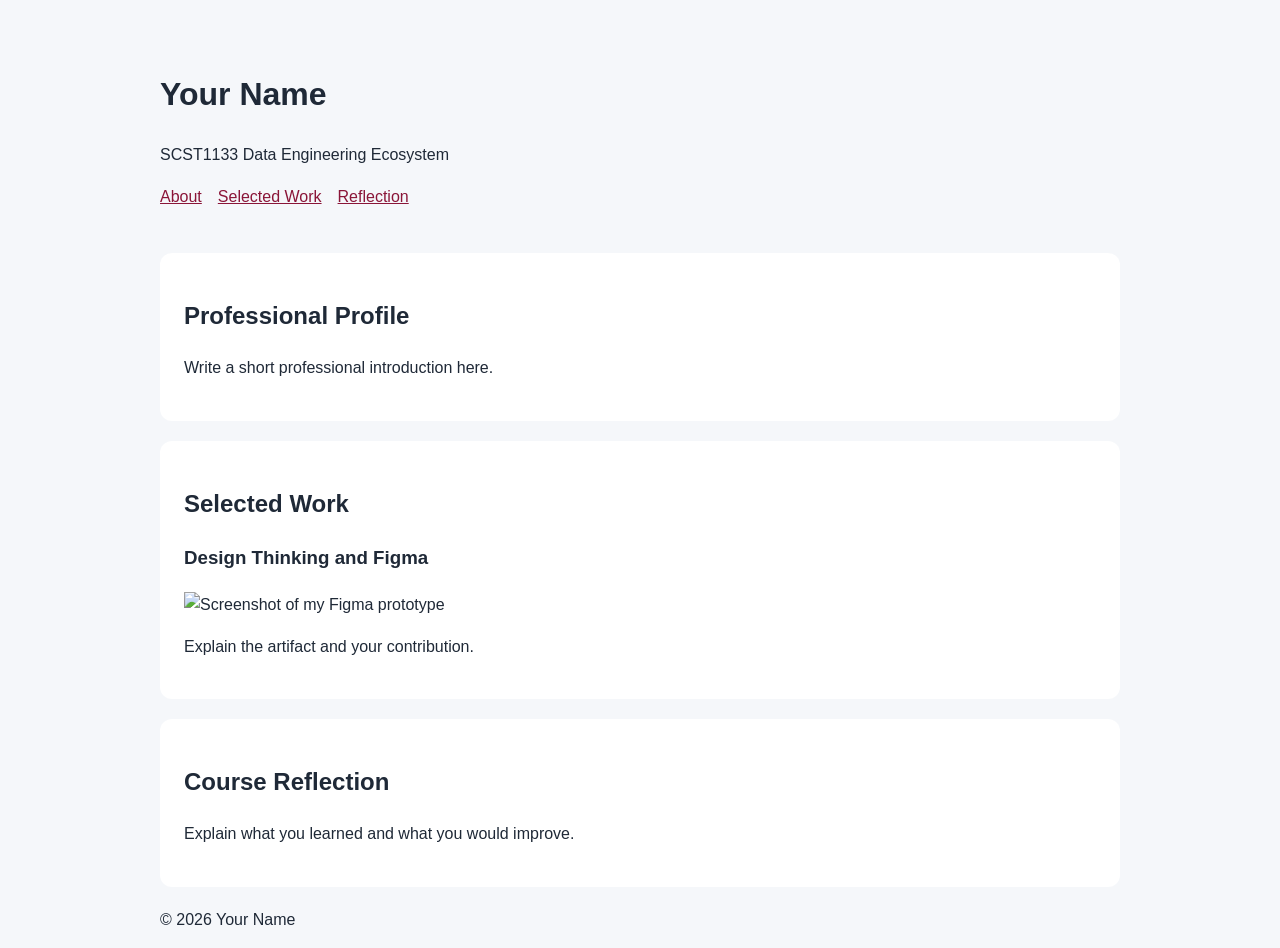
==== index.html @ 328bb14f "Add files via upload" ====
<!DOCTYPE html>
<html lang="en">
<head>
  <meta charset="UTF-8">
  <meta name="viewport" content="width=device-width, initial-scale=1.0">
  <title>My SCST1133 E-Portfolio</title>
  <link rel="stylesheet" href="style.css">
</head>
<body>
  <header>
    <h1>Your Name</h1>
    <p>SCST1133 Data Engineering Ecosystem</p>
    <nav>
      <a href="#about">About</a>
      <a href="#work">Selected Work</a>
      <a href="#reflection">Reflection</a>
    </nav>
  </header>

  <main>
    <section id="about">
      <h2>Professional Profile</h2>
      <p>Write a short professional introduction here.</p>
    </section>

    <section id="work">
      <h2>Selected Work</h2>
      <article>
        <h3>Design Thinking and Figma</h3>
        <img src="images/project-screenshot.png"
             alt="Screenshot of my Figma prototype">
        <p>Explain the artifact and your contribution.</p>
      </article>
    </section>

    <section id="reflection">
      <h2>Course Reflection</h2>
      <p>Explain what you learned and what you would improve.</p>
    </section>
  </main>

  <footer><p>© 2026 Your Name</p></footer>
</body>
</html>
---- style.css ----
* { box-sizing: border-box; }
body {
  margin: 0;
  color: #1f2937;
  background: #f5f7fa;
  font-family: Arial, sans-serif;
  line-height: 1.6;
}
header, main, footer {
  width: min(960px, 92%);
  margin: auto;
}
header { padding: 48px 0 24px; }
nav { display: flex; flex-wrap: wrap; gap: 16px; }
section {
  margin: 20px 0;
  padding: 24px;
  background: white;
  border-radius: 12px;
}
img { max-width: 100%; height: auto; }
a { color: #8a1538; }
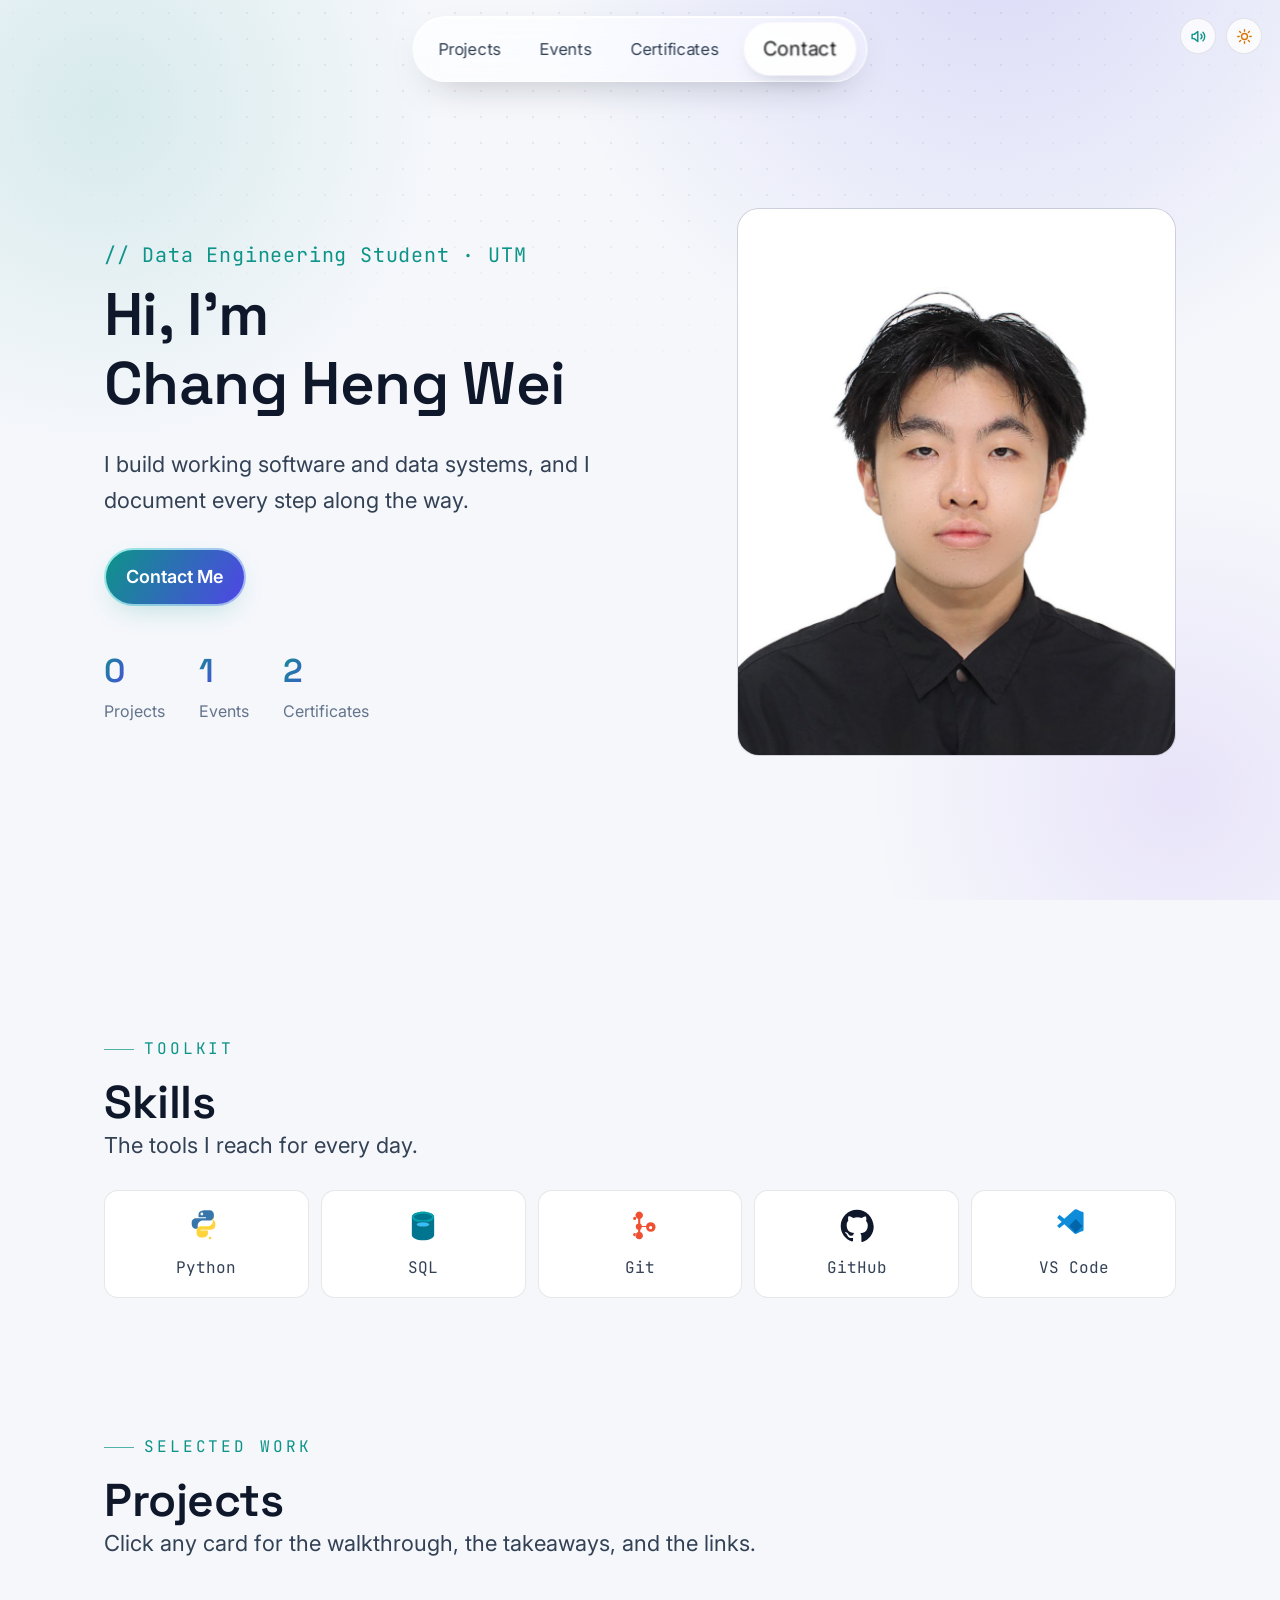
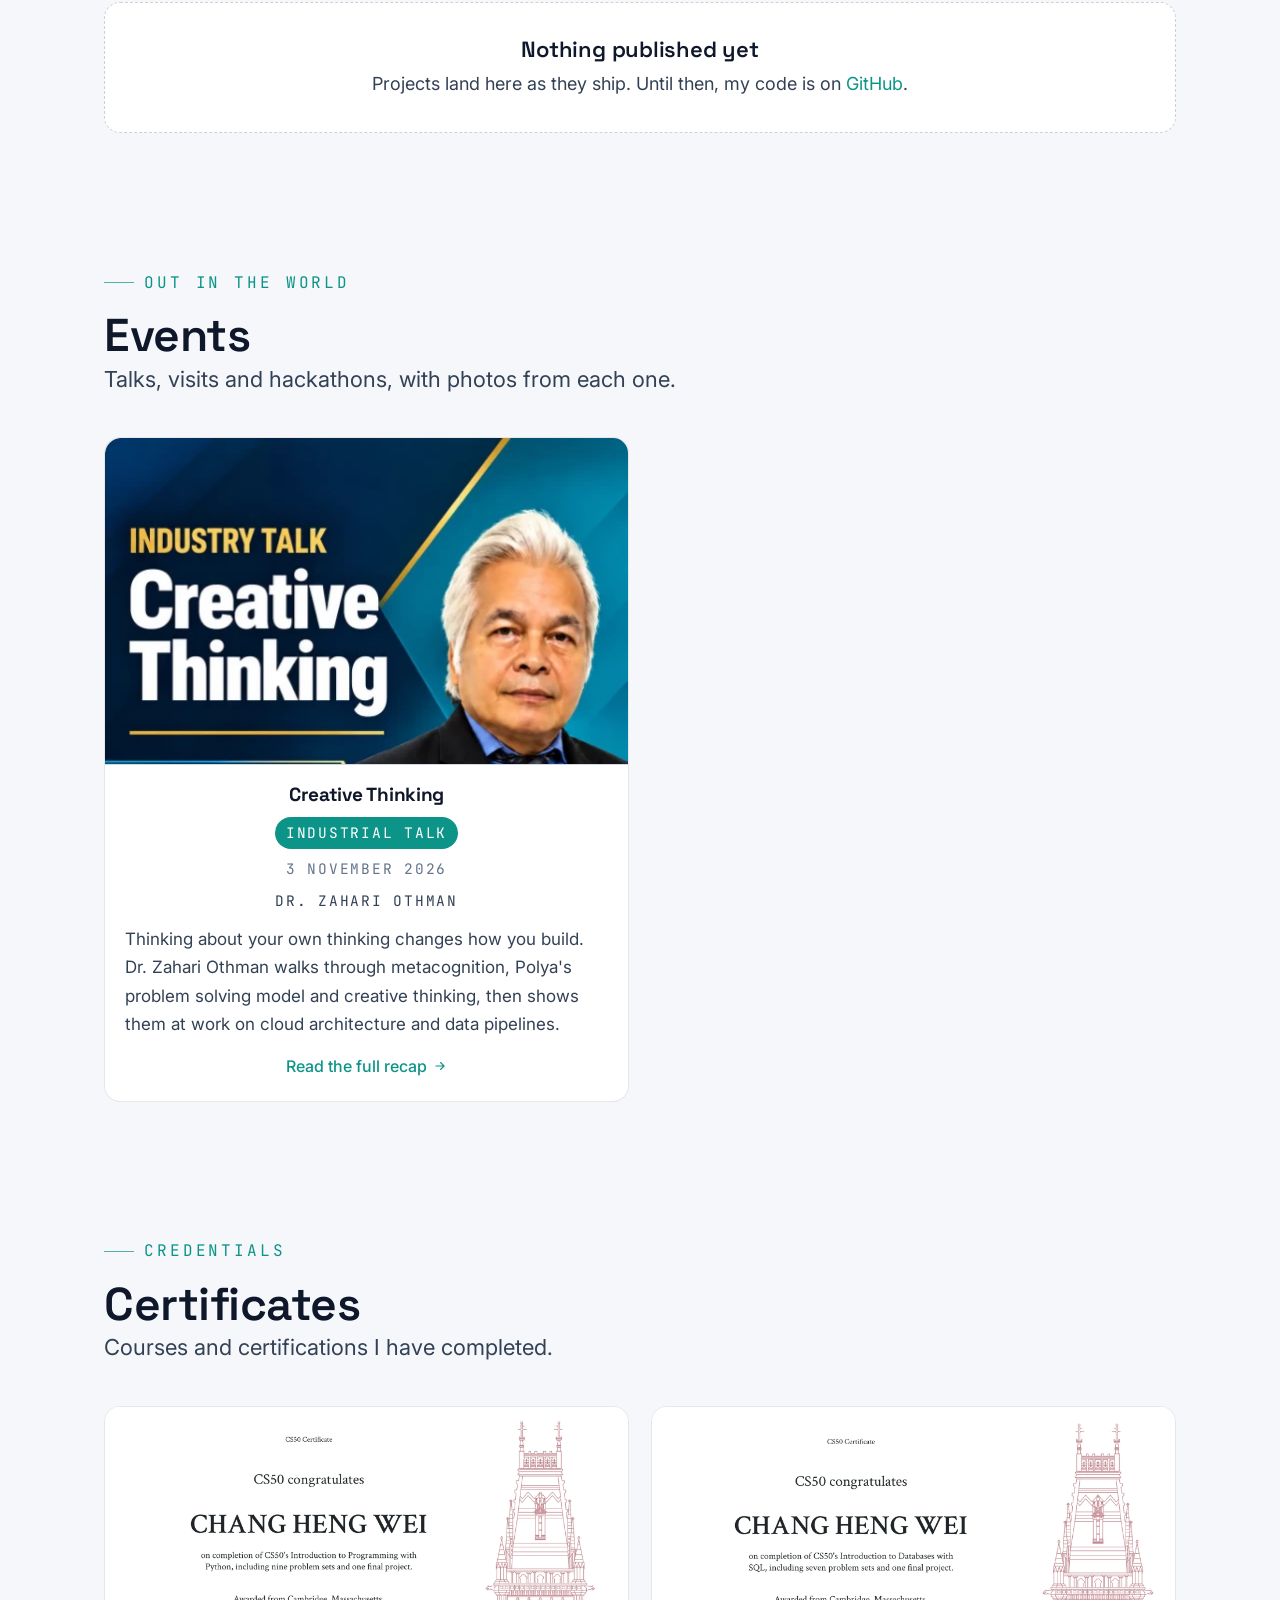
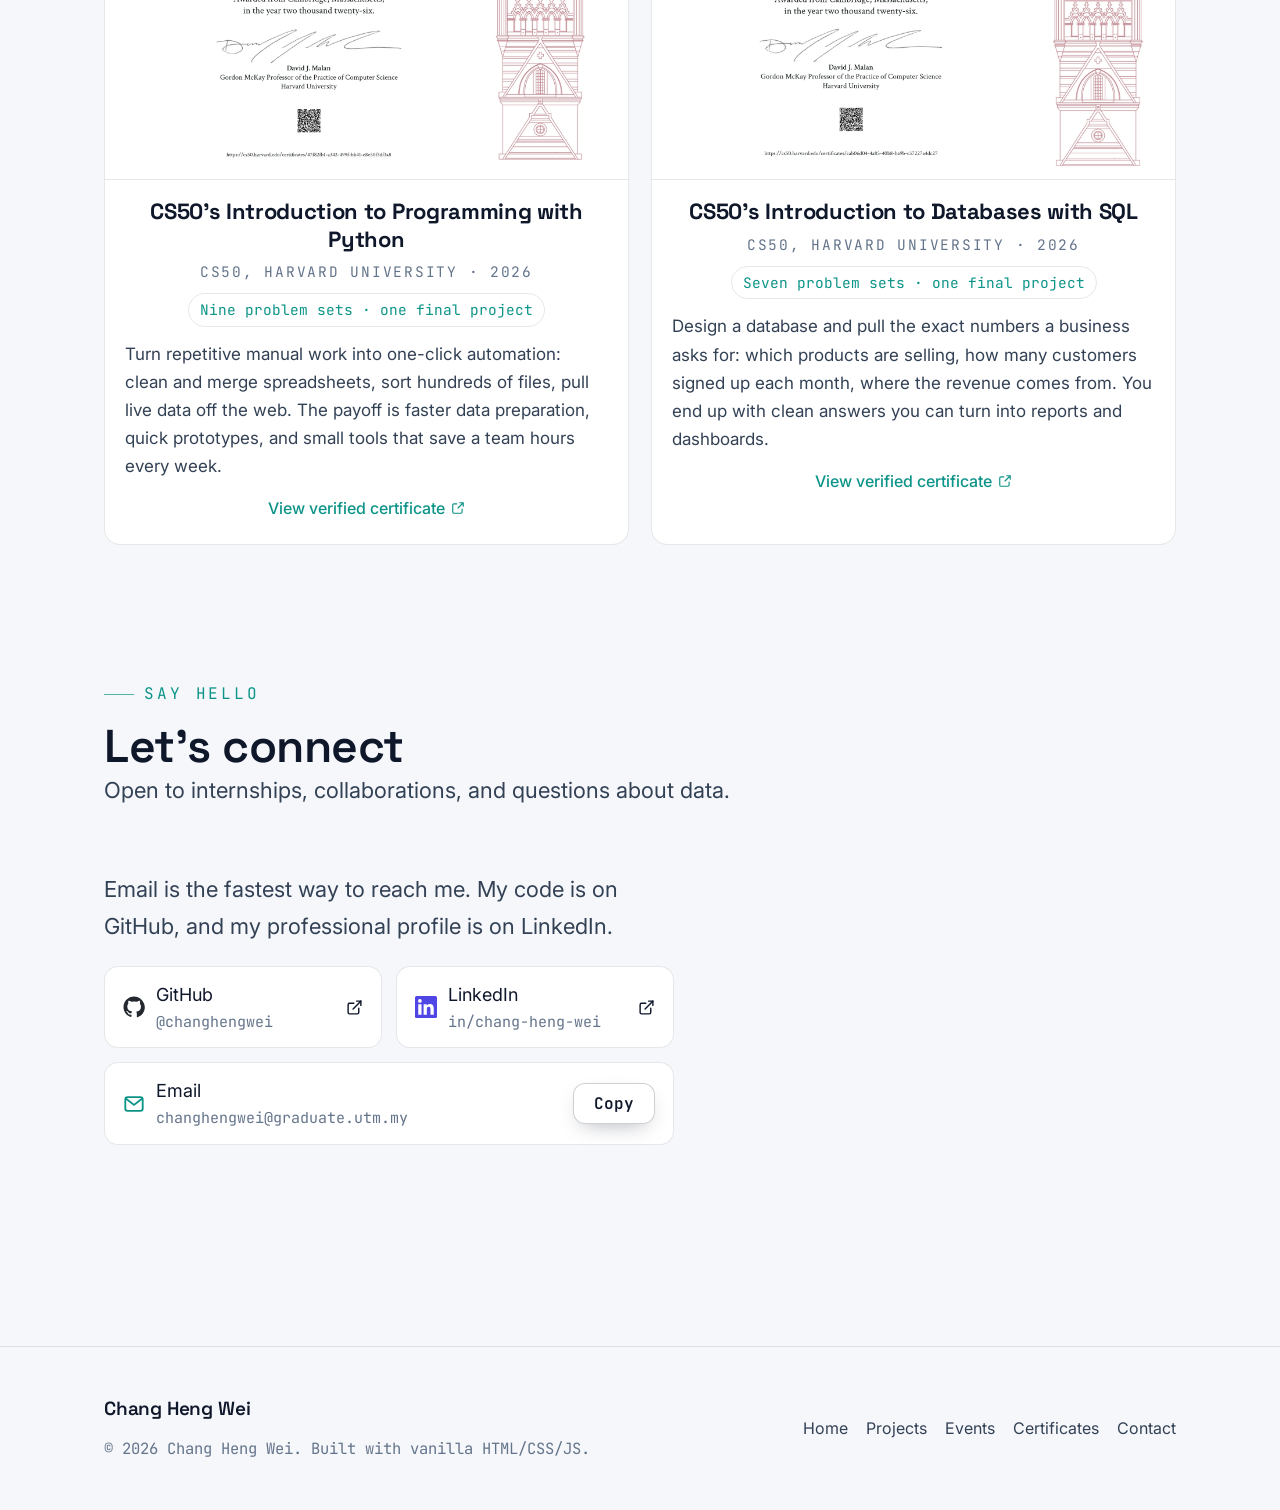
==== commit f2dd55be: "Add files via upload" ====
--- a/index.html
+++ b/index.html
@@ -1,44 +1,286 @@
-<!DOCTYPE html>
-<html lang="en">
-<head>
-  <meta charset="UTF-8">
-  <meta name="viewport" content="width=device-width, initial-scale=1.0">
-  <title>My SCST1133 E-Portfolio</title>
-  <link rel="stylesheet" href="style.css">
-</head>
-<body>
-  <header>
-    <h1>Your Name</h1>
-    <p>SCST1133 Data Engineering Ecosystem</p>
-    <nav>
-      <a href="#about">About</a>
-      <a href="#work">Selected Work</a>
-      <a href="#reflection">Reflection</a>
-    </nav>
-  </header>
-
-  <main>
-    <section id="about">
-      <h2>Professional Profile</h2>
-      <p>Write a short professional introduction here.</p>
-    </section>
-
-    <section id="work">
-      <h2>Selected Work</h2>
-      <article>
-        <h3>Design Thinking and Figma</h3>
-        <img src="images/project-screenshot.png"
-             alt="Screenshot of my Figma prototype">
-        <p>Explain the artifact and your contribution.</p>
-      </article>
-    </section>
-
-    <section id="reflection">
-      <h2>Course Reflection</h2>
-      <p>Explain what you learned and what you would improve.</p>
-    </section>
-  </main>
-
-  <footer><p>© 2026 Your Name</p></footer>
-</body>
-</html>+<!DOCTYPE html>
+<html lang="en" data-theme="light">
+<head>
+  <meta charset="UTF-8" />
+  <meta name="viewport" content="width=device-width, initial-scale=1.0" />
+  <title>Chang Heng Wei — E-Portfolio</title>
+  <meta name="description" content="Chang Heng Wei — Data Engineering student portfolio: projects, events, certificates and contact." />
+
+  <meta property="og:title" content="Chang Heng Wei — E-Portfolio" />
+  <meta property="og:description" content="Projects, events, certificates & contact of a Data Engineering student." />
+  <meta property="og:type" content="website" />
+
+  <link rel="preconnect" href="https://fonts.googleapis.com" />
+  <link rel="preconnect" href="https://fonts.gstatic.com" crossorigin />
+  <link href="https://fonts.googleapis.com/css2?family=Inter:wght@400;500;600;700&family=Space+Grotesk:wght@500;600;700&family=JetBrains+Mono:wght@400;500&display=swap" rel="stylesheet" />
+  <link rel="stylesheet" href="assets/css/style.css" />
+  <link rel="icon" href="assets/img/favicon.svg" type="image/svg+xml" />
+
+  <!-- Light on the first visit; a saved dark choice still wins. -->
+  <script>
+    (function () {
+      try {
+        var t = localStorage.getItem("chw-theme");
+        document.documentElement.setAttribute("data-theme", t === "dark" ? "dark" : "light");
+      } catch (e) {}
+    })();
+  </script>
+</head>
+<body>
+  <div class="bg-fx" aria-hidden="true"></div>
+
+  <!-- Top-right controls: music and theme -->
+  <div class="top-controls">
+    <button class="music-toggle" id="music-toggle" type="button" aria-pressed="true" aria-label="Music on. Click to turn off" title="Turn music off">
+      <svg class="mt-on" viewBox="0 0 24 24" fill="none" stroke="currentColor" stroke-width="2" stroke-linecap="round" stroke-linejoin="round"><path d="M11 5 6 9H3v6h3l5 4V5z"/><path d="M15.4 8.8a4.6 4.6 0 0 1 0 6.4"/><path d="M18.3 6a8.5 8.5 0 0 1 0 12"/></svg>
+      <svg class="mt-off" viewBox="0 0 24 24" fill="none" stroke="currentColor" stroke-width="2" stroke-linecap="round" stroke-linejoin="round"><path d="M11 5 6 9H3v6h3l5 4V5z"/><path d="m16 9 5 6M21 9l-5 6"/></svg>
+    </button>
+
+    <button class="theme-switch" id="theme-toggle" type="button" role="switch" aria-checked="false" aria-label="Dark mode off. Click to switch to dark mode" title="Switch to dark mode">
+      <svg class="tt-sun" viewBox="0 0 24 24" fill="none" stroke="currentColor" stroke-width="2" stroke-linecap="round"><circle cx="12" cy="12" r="4.2"/><path d="M12 2.5v2M12 19.5v2M2.5 12h2M19.5 12h2M5.1 5.1l1.4 1.4M17.5 17.5l1.4 1.4M18.9 5.1l-1.4 1.4M6.5 17.5l-1.4 1.4"/></svg>
+      <svg class="tt-moon" viewBox="0 0 24 24" fill="none" stroke="currentColor" stroke-width="2" stroke-linecap="round" stroke-linejoin="round"><path d="M20.5 14.6A8.5 8.5 0 1 1 9.4 3.5a6.8 6.8 0 0 0 11.1 11.1z"/></svg>
+    </button>
+  </div>
+
+  <!-- Navbar -->
+  <nav class="nav" aria-label="Primary">
+    <div class="nav-links">
+      <a data-anchor="projects">Projects</a>
+      <a data-anchor="events">Events</a>
+      <a data-anchor="certificates">Certificates</a>
+      <a data-anchor="contact">Contact</a>
+    </div>
+  </nav>
+
+  <!-- Hero -->
+  <header class="hero" id="home">
+    <div class="wrap hero-grid">
+      <div class="reveal">
+        <div class="role">// Data Engineering Student · UTM</div>
+        <h1>Hi, I'm<br /><span class="grad-text name">Chang Heng Wei</span></h1>
+        <p class="lead">
+          I build working software and data systems, and I document every step along the way.
+        </p>
+        <div class="hero-actions">
+          <a class="glow" href="#contact"><span class="btn btn-primary">Contact Me</span></a>
+        </div>
+        <div class="stats">
+          <div class="stat"><div class="n grad-text" id="proj-count">0</div><div class="l">Projects</div></div>
+          <div class="stat"><div class="n grad-text" id="event-count">0</div><div class="l">Events</div></div>
+          <div class="stat"><div class="n grad-text" id="cert-count">0</div><div class="l">Certificates</div></div>
+        </div>
+      </div>
+
+      <div class="reveal">
+        <div class="portrait">
+          <img src="assets/img/profile.jpg" alt="Portrait of Chang Heng Wei" />
+        </div>
+      </div>
+    </div>
+  </header>
+
+  <!-- Skills section -->
+  <section id="skills">
+    <div class="wrap">
+      <div class="sec-head reveal">
+        <div>
+          <span class="eyebrow">Toolkit</span>
+          <h2 class="h2">Skills</h2>
+          <p class="lead">The tools I reach for every day.</p>
+        </div>
+      </div>
+
+      <div class="skills-row reveal">
+        <!-- Python -->
+        <div class="skill">
+          <span class="skill-ico">
+            <svg viewBox="0 0 32 32" role="img" aria-label="Python">
+              <path fill="#3776AB" d="M15.9 1.2c-3.9 0-6.9 1-6.9 3.9v2.7h7v.8H6.6c-2.2 0-4.1 1.3-4.1 4.8 0 3.6 1.9 5.2 4.1 5.2h1.6v-3c0-2.6 2.2-4.8 4.7-4.8h6.8c2.1 0 3.7-1.7 3.7-3.8V5.1c0-2-1.8-3.9-3.7-3.9h-2.2zm-3.8 2.2a1.3 1.3 0 1 1 0 2.6 1.3 1.3 0 0 1 0-2.6z"/>
+              <path fill="#FFD43B" d="M24.1 8.5h-1.7v3c0 2.6-2.2 4.8-4.7 4.8h-6.8c-2.1 0-3.7 1.7-3.7 3.8v2.9c0 2 1.8 3.9 3.7 3.9 3.9 0 6.9-1 6.9-3.9v-2.7h-7v-.8h9.9c2.2 0 4.1-1.3 4.1-4.8 0-3.6-1.9-5.2-4.1-5.2h-.6zm-4.2 20.1a1.3 1.3 0 1 1 0-2.6 1.3 1.3 0 0 1 0 2.6z"/>
+            </svg>
+          </span>
+          <span class="skill-name">Python</span>
+        </div>
+
+        <!-- SQL -->
+        <div class="skill">
+          <span class="skill-ico">
+            <svg viewBox="0 0 32 32" role="img" aria-label="SQL">
+              <path fill="#00758F" d="M16 2.5c-5.8 0-10.5 2.2-10.5 5v17c0 2.8 4.7 5 10.5 5s10.5-2.2 10.5-5v-17c0-2.8-4.7-5-10.5-5z"/>
+              <path fill="#00A3AD" d="M16 2.5c-5.8 0-10.5 2.2-10.5 5 0 2.8 4.7 5 10.5 5s10.5-2.2 10.5-5c0-2.8-4.7-5-10.5-5zm0 2c4.9 0 8.5 1.6 8.5 3s-3.6 3-8.5 3-8.5-1.6-8.5-3 3.6-3 8.5-3z"/>
+              <ellipse cx="16" cy="14.5" rx="8.5" ry="3" fill="#0B7285"/>
+              <ellipse cx="16" cy="14.5" rx="6" ry="2" fill="#38BDF8"/>
+            </svg>
+          </span>
+          <span class="skill-name">SQL</span>
+        </div>
+
+        <!-- Git -->
+        <div class="skill">
+          <span class="skill-ico">
+            <svg viewBox="0 0 32 32" role="img" aria-label="Git">
+              <path fill="#F05032" d="M26 12.5a4.5 4.5 0 0 0-4.34 3.53h-3.9a3 3 0 0 0-1.5-2.46V9.3a3.5 3.5 0 1 0-2 0v4.27a3 3 0 0 0 0 5.86v2.3a3.5 3.5 0 1 0 2 0v-2.3a3 3 0 0 0 1.5-2.46h3.9A4.5 4.5 0 1 0 26 12.5zM11 7.4a1.5 1.5 0 1 1 0 3 1.5 1.5 0 0 1 0-3zm0 15.2a1.5 1.5 0 1 1 0 3 1.5 1.5 0 0 1 0-3zm15-6.5a1.5 1.5 0 1 1 0 3 1.5 1.5 0 0 1 0-3z"/>
+            </svg>
+          </span>
+          <span class="skill-name">Git</span>
+        </div>
+
+        <!-- GitHub -->
+        <div class="skill">
+          <span class="skill-ico">
+            <svg viewBox="0 0 24 24" role="img" aria-label="GitHub">
+              <path fill="currentColor" d="M12 .5C5.7.5.5 5.7.5 12c0 5.1 3.3 9.4 7.9 10.9.6.1.8-.3.8-.6v-2c-3.2.7-3.9-1.5-3.9-1.5-.5-1.3-1.3-1.7-1.3-1.7-1.1-.7.1-.7.1-.7 1.2.1 1.8 1.2 1.8 1.2 1 1.8 2.7 1.3 3.4 1 .1-.8.4-1.3.7-1.6-2.6-.3-5.3-1.3-5.3-5.7 0-1.3.5-2.3 1.2-3.1-.1-.3-.5-1.5.1-3.1 0 0 1-.3 3.3 1.2a11.5 11.5 0 0 1 6 0C17.3 5 18.3 5.3 18.3 5.3c.6 1.6.2 2.8.1 3.1.8.8 1.2 1.8 1.2 3.1 0 4.4-2.7 5.4-5.3 5.7.4.4.8 1.1.8 2.2v3.3c0 .3.2.7.8.6 4.6-1.5 7.9-5.8 7.9-10.9C23.5 5.7 18.3.5 12 .5z"/>
+            </svg>
+          </span>
+          <span class="skill-name">GitHub</span>
+        </div>
+
+        <!-- VS Code -->
+        <div class="skill">
+          <span class="skill-ico">
+            <svg viewBox="0 0 32 32" role="img" aria-label="Visual Studio Code">
+              <path fill="#0F8CD9" d="M23.15 2.587 18.21.302a1.75 1.75 0 0 0-1.84.29l-9.46 8.63-4.13-3.28a.75.75 0 0 0-.98.072L.5 7.7a.75.75 0 0 0 .073.98L4.44 12l-3.867 3.32a.75.75 0 0 0-.073.98l1.296 1.318a.75.75 0 0 0 .98.072l4.13-3.28 9.46 8.63a1.75 1.75 0 0 0 1.84.29l4.942-2.287A1.75 1.75 0 0 0 25 20.05V3.95a1.75 1.75 0 0 0-.55-1.363z"/>
+              <path fill="#0065A9" d="M17.66 9.36 11.4 16l6.26 6.64L24 16z"/>
+            </svg>
+          </span>
+          <span class="skill-name">VS Code</span>
+        </div>
+      </div>
+    </div>
+  </section>
+
+  <!-- Projects section -->
+  <section id="projects">
+    <div class="wrap">
+      <div class="sec-head reveal">
+        <div>
+          <span class="eyebrow">Selected Work</span>
+          <h2 class="h2">Projects</h2>
+          <p class="lead">Click any card for the walkthrough, the takeaways, and the links.</p>
+        </div>
+      </div>
+      <div class="grid grid-3" id="projects-grid"><!-- rendered by app.js --></div>
+    </div>
+  </section>
+
+  <!-- Events section -->
+  <section id="events">
+    <div class="wrap">
+      <div class="sec-head reveal">
+        <div>
+          <span class="eyebrow">Out in the world</span>
+          <h2 class="h2">Events</h2>
+          <p class="lead">Talks, visits and hackathons, with photos from each one.</p>
+        </div>
+      </div>
+      <div class="grid grid-2" id="events-grid"><!-- rendered by app.js --></div>
+    </div>
+  </section>
+
+  <!-- Certificates section -->
+  <section id="certificates">
+    <div class="wrap">
+      <div class="sec-head reveal">
+        <div>
+          <span class="eyebrow">Credentials</span>
+          <h2 class="h2">Certificates</h2>
+          <p class="lead">Courses and certifications I have completed.</p>
+        </div>
+      </div>
+      <div class="grid grid-2" id="certs-grid"><!-- rendered by app.js --></div>
+    </div>
+  </section>
+
+  <!-- Contact section -->
+  <section id="contact">
+    <div class="wrap">
+      <div class="sec-head reveal">
+        <div>
+          <span class="eyebrow">Say hello</span>
+          <h2 class="h2">Let's connect</h2>
+          <p class="lead">Open to internships, collaborations, and questions about data.</p>
+        </div>
+      </div>
+      <div class="contact-grid">
+        <div class="reveal">
+          <p class="lead">
+            Email is the fastest way to reach me. My code is on GitHub, and my professional
+            profile is on LinkedIn.
+          </p>
+          <div class="socials">
+            <!-- GitHub -->
+            <a class="social social-github" href="https://github.com/changhengwei" target="_blank" rel="noopener">
+              <span style="color:var(--gh-ink)"><svg viewBox="0 0 24 24" fill="currentColor" width="22" height="22"><path d="M12 .5C5.7.5.5 5.7.5 12c0 5.1 3.3 9.4 7.9 10.9.6.1.8-.3.8-.6v-2c-3.2.7-3.9-1.5-3.9-1.5-.5-1.3-1.3-1.7-1.3-1.7-1.1-.7.1-.7.1-.7 1.2.1 1.8 1.2 1.8 1.2 1 1.8 2.7 1.3 3.4 1 .1-.8.4-1.3.7-1.6-2.6-.3-5.3-1.3-5.3-5.7 0-1.3.5-2.3 1.2-3.1-.1-.3-.5-1.5.1-3.1 0 0 1-.3 3.3 1.2a11.5 11.5 0 0 1 6 0C17.3 5 18.3 5.3 18.3 5.3c.6 1.6.2 2.8.1 3.1.8.8 1.2 1.8 1.2 3.1 0 4.4-2.7 5.4-5.3 5.7.4.4.8 1.1.8 2.2v3.3c0 .3.2.7.8.6 4.6-1.5 7.9-5.8 7.9-10.9C23.5 5.7 18.3.5 12 .5z"/></svg></span>
+              <span>GitHub<span class="s-sub">@changhengwei</span></span>
+              <span class="social-arrow" aria-hidden="true"><svg viewBox="0 0 24 24" fill="none" stroke="currentColor" stroke-width="2" stroke-linecap="round" stroke-linejoin="round" width="17" height="17"><path d="M18 13v6a2 2 0 0 1-2 2H5a2 2 0 0 1-2-2V8a2 2 0 0 1 2-2h6"/><path d="M15 3h6v6"/><path d="m10 14 11-11"/></svg></span>
+            </a>
+
+            <!-- LinkedIn -->
+            <a class="social social-linkedin" href="https://www.linkedin.com/in/chang-heng-wei-181b88375/" target="_blank" rel="noopener">
+              <span style="color:var(--accent-2)"><svg viewBox="0 0 24 24" fill="currentColor" width="22" height="22"><path d="M20.45 20.45h-3.55v-5.57c0-1.33-.02-3.04-1.85-3.04-1.85 0-2.14 1.45-2.14 2.94v5.67H9.36V9h3.41v1.56h.05c.47-.9 1.64-1.85 3.37-1.85 3.6 0 4.27 2.37 4.27 5.46v6.28zM5.34 7.43a2.06 2.06 0 1 1 0-4.12 2.06 2.06 0 0 1 0 4.12zM7.12 20.45H3.55V9h3.57v11.45zM22.22 0H1.77C.8 0 0 .78 0 1.74v20.5C0 23.2.8 24 1.77 24h20.45c.98 0 1.78-.8 1.78-1.76V1.74C24 .78 23.2 0 22.22 0z"/></svg></span>
+              <span>LinkedIn<span class="s-sub">in/chang-heng-wei</span></span>
+              <span class="social-arrow" aria-hidden="true"><svg viewBox="0 0 24 24" fill="none" stroke="currentColor" stroke-width="2" stroke-linecap="round" stroke-linejoin="round" width="17" height="17"><path d="M18 13v6a2 2 0 0 1-2 2H5a2 2 0 0 1-2-2V8a2 2 0 0 1 2-2h6"/><path d="M15 3h6v6"/><path d="m10 14 11-11"/></svg></span>
+            </a>
+
+            <!-- Email box. No link here; the Copy button copies the address. -->
+            <div class="social social-email">
+              <span style="color:var(--accent)"><svg viewBox="0 0 24 24" fill="none" stroke="currentColor" stroke-width="2" width="22" height="22"><rect x="2.5" y="4.5" width="19" height="15" rx="2.5"/><path d="m3 6 9 7 9-7"/></svg></span>
+              <span class="s-text">Email<span class="s-sub">changhengwei@<wbr>graduate.utm.my</span></span>
+              <button class="copy-btn" type="button" data-copy="changhengwei@graduate.utm.my" aria-label="Copy email address changhengwei@graduate.utm.my">Copy</button>
+              <span class="sr-only" role="status" aria-live="polite" id="copy-status"></span>
+            </div>
+          </div>
+        </div>
+        <div class="reveal">
+          <div class="mailbox-stage">
+            <canvas id="mailbox-canvas" class="mailbox-canvas" role="img" aria-label="Animated mailbox illustration"></canvas>
+          </div>
+        </div>
+      </div>
+    </div>
+  </section>
+
+  <!-- Footer -->
+  <footer>
+    <div class="wrap foot">
+      <div>
+        <div class="brand" style="margin-bottom:8px">Chang Heng Wei</div>
+        <small>© <span id="year">2026</span> Chang Heng Wei. Built with vanilla HTML/CSS/JS.</small>
+      </div>
+      <div style="display:flex;gap:18px;flex-wrap:wrap">
+        <a href="index.html">Home</a>
+        <a href="index.html#projects">Projects</a>
+        <a href="index.html#events">Events</a>
+        <a href="index.html#certificates">Certificates</a>
+        <a href="index.html#contact">Contact</a>
+      </div>
+    </div>
+  </footer>
+
+  <!-- Background music. Loops quietly; the button above turns it on and off. -->
+  <audio id="bg-music" src="assets/audio/background-music.mp3" loop preload="auto"></audio>
+
+  <!-- Scripts -->
+  <script src="assets/js/data/projects.js"></script>
+  <script src="assets/js/data/events.js"></script>
+  <script src="assets/js/data/certificates.js"></script>
+  <script src="assets/js/app.js"></script>
+
+  <!-- No smooth-scroll library loaded. -->
+  <script src="https://cdnjs.cloudflare.com/ajax/libs/gsap/3.12.5/gsap.min.js"></script>
+  <script>
+    (function () {
+      if (window.gsap && window.ScrollTrigger) {
+        try {
+          gsap.registerPlugin(ScrollTrigger);
+          gsap.to(".portrait", { yPercent: -8, ease: "none",
+            scrollTrigger: { trigger: ".hero", start: "top top", end: "bottom top", scrub: true } });
+        } catch (e) {}
+      }
+    })();
+  </script>
+
+  <!-- fun-isometric animated mailbox (Contact section) -->
+  <script type="module" src="assets/js/fun/fun-bundle.js"></script>
+</body>
+</html>
--- a/assets/css/style.css
+++ b/assets/css/style.css
@@ -0,0 +1,794 @@
+/* style.css
+   Colours, type and component styles for the whole site. No build step.
+   Light is the default; [data-theme="dark"] switches to dark.
+   Colours live in variables so a change applies to both themes. */
+
+/* Dark theme (opt-in) */
+:root,
+:root[data-theme="dark"] {
+  --bg: #0b0f1a;
+  --bg-2: #0e1422;
+  --surface: rgba(255, 255, 255, 0.035);
+  --surface-2: rgba(255, 255, 255, 0.06);
+  --border: rgba(255, 255, 255, 0.09);
+  --border-strong: rgba(255, 255, 255, 0.16);
+
+  --text: #e7edf5;
+  --text-soft: #b6c2d2;
+  --text-mute: #7e8aa0;
+
+  --accent: #5eead4;
+  --accent-2: #818cf8;
+  --accent-3: #c084fc;
+  --on-accent: #06121a;
+
+  --grad: linear-gradient(120deg, #5eead4 0%, #818cf8 55%, #c084fc 100%);
+  --grad-soft: linear-gradient(120deg, rgba(94, 234, 212, .18), rgba(129, 140, 248, .18));
+  --grad-text: linear-gradient(120deg, #5eead4 0%, #818cf8 55%, #c084fc 100%);
+  --on-grad: #06121a;
+
+  --nav-bg: rgba(13, 18, 30, 0.62);
+  --nav-glass: linear-gradient(135deg, rgba(255, 255, 255, 0.16), rgba(255, 255, 255, 0.05));
+  --nav-glass-border: rgba(255, 255, 255, 0.18);
+  --nav-glass-shadow: 0 16px 44px -20px rgba(0, 0, 0, 0.85), inset 0 1px 0 rgba(255, 255, 255, 0.16);
+  --nav-active: rgba(255, 255, 255, 0.92);
+  --nav-hover: rgba(255, 255, 255, 0.12);
+  --dots: rgba(255, 255, 255, 0.05);
+  --scrim: rgba(11, 15, 26, 0.65);
+  --spot: rgba(129, 140, 248, 0.16);
+  --glow-1: rgba(129, 140, 248, 0.16);
+  --glow-2: rgba(94, 234, 212, 0.12);
+  --glow-3: rgba(192, 132, 252, 0.10);
+  --btn-glow: rgba(94, 234, 212, 0.5);
+  --ring-glow: rgba(94, 234, 212, 0.12);
+  --gh-ink: #ffffff;
+  --sun: #fbbf24;
+  --moon: #a5b4fc;
+  --shadow: 0 20px 60px -25px rgba(0, 0, 0, 0.7);
+}
+
+/* Light theme (default) */
+:root[data-theme="light"] {
+  --bg: #f5f7fb;
+  --bg-2: #ffffff;
+  --surface: #ffffff;
+  --surface-2: rgba(15, 23, 42, 0.05);
+  --border: rgba(15, 23, 42, 0.10);
+  --border-strong: rgba(15, 23, 42, 0.20);
+
+  --text: #0f172a;
+  --text-soft: #334155;
+  --text-mute: #64748b;
+
+  --accent: #0d9488;
+  --accent-2: #4f46e5;
+  --accent-3: #7c3aed;
+  --on-accent: #ffffff;
+
+  --grad: linear-gradient(120deg, #0d9488 0%, #4f46e5 55%, #7c3aed 100%);
+  --grad-soft: linear-gradient(120deg, rgba(13, 148, 136, 0.12), rgba(79, 70, 229, 0.12));
+  --grad-text: linear-gradient(120deg, #0d9488 0%, #4f46e5 55%, #9333ea 100%);
+  --on-grad: #ffffff;
+
+  --nav-bg: rgba(255, 255, 255, 0.78);
+  --nav-glass: linear-gradient(135deg, rgba(255, 255, 255, 0.74), rgba(255, 255, 255, 0.34));
+  --nav-glass-border: rgba(255, 255, 255, 0.72);
+  --nav-glass-shadow: 0 14px 40px -20px rgba(15, 23, 42, 0.38), inset 0 1px 0 rgba(255, 255, 255, 0.95);
+  --nav-active: rgba(255, 255, 255, 0.88);
+  --nav-hover: rgba(255, 255, 255, 0.45);
+  --dots: rgba(15, 23, 42, 0.07);
+  --scrim: rgba(15, 23, 42, 0.42);
+  --spot: rgba(79, 70, 229, 0.10);
+  --glow-1: rgba(79, 70, 229, 0.16);
+  --glow-2: rgba(13, 148, 136, 0.13);
+  --glow-3: rgba(124, 58, 237, 0.10);
+  --btn-glow: rgba(13, 148, 136, 0.32);
+  --ring-glow: rgba(13, 148, 136, 0.16);
+  --gh-ink: #24292f;
+  --sun: #d97706;
+  --moon: #6366f1;
+  --shadow: 0 18px 50px -28px rgba(15, 23, 42, 0.35);
+}
+
+/* Type and shape */
+:root {
+  --font-display: "Space Grotesk", "Inter", system-ui, sans-serif;
+  --font-body: "Inter", system-ui, -apple-system, sans-serif;
+  --font-mono: "JetBrains Mono", ui-monospace, "SFMono-Regular", Menlo, monospace;
+  --maxw: 1120px;
+  --radius: 16px;
+  --radius-sm: 10px;
+  /* Ink for the white active nav chip. Fixed in both themes. */
+  --nav-active-ink: #18181b;
+  /* One gap between sections, matching the skills-to-projects spacing. */
+  --gap-section: clamp(68px, 10vw, 128px);
+
+  /* Motion tokens
+     Durations and easings are variables so the hover and reveal effects
+     across the site use the same speeds. */
+  --duration-stagger: 40ms;
+  --duration-micro: 80ms;
+  --duration-quick: 150ms;
+  --duration-fast: 250ms;
+  --duration-medium: 350ms;
+  --duration-slow: 400ms;
+  --duration-very-slow: 500ms;
+
+  --ease-smooth-out: cubic-bezier(0.22, 1, 0.36, 1);
+  --ease-in-out: ease-in-out;
+  --ease-out: ease-out;
+  --ease-linear: linear;
+  --ease-bounce: cubic-bezier(0.34, 1.36, 0.64, 1);
+  --ease-bounce-strong: cubic-bezier(0.34, 3.85, 0.64, 1);
+
+  --distance-micro: 4px;
+  --distance-small: 6px;
+  --distance-base: 8px;
+  --distance-medium: 12px;
+  --distance-large: 30px;
+
+  --scale-large: 0.96;
+  --scale-medium: 0.97;
+  --scale-small: 0.98;
+  --scale-tiny: 0.99;
+
+  --blur-small: 2px;
+  --blur-medium: 3px;
+  --blur-large: 8px;
+
+}
+
+/* Reset */
+*, *::before, *::after { box-sizing: border-box; }
+* { margin: 0; }
+html { scroll-behavior: smooth; scroll-padding-top: 90px; -webkit-text-size-adjust: 100%; }
+body {
+  font-family: var(--font-body);
+  background: var(--bg);
+  color: var(--text);
+  line-height: 1.65;
+  font-size: 19px;
+  -webkit-font-smoothing: antialiased;
+  text-rendering: optimizeLegibility;
+  overflow-x: hidden;
+  transition: background-color var(--duration-slow) var(--ease-smooth-out), color var(--duration-slow) var(--ease-smooth-out);
+}
+img, svg, video { display: block; max-width: 100%; }
+a { color: inherit; text-decoration: none; }
+button { font-family: inherit; cursor: pointer; }
+ul { list-style: none; padding: 0; }
+::selection { background: var(--accent); color: var(--on-accent); }
+
+/* Background decoration */
+.bg-fx {
+  position: fixed; inset: 0; z-index: -2; pointer-events: none;
+  background:
+    radial-gradient(60vw 60vw at 78% -8%, var(--glow-1), transparent 60%),
+    radial-gradient(48vw 48vw at 8% 12%, var(--glow-2), transparent 55%),
+    radial-gradient(40vw 40vw at 92% 88%, var(--glow-3), transparent 60%),
+    var(--bg);
+  transition: background var(--duration-slow) var(--ease-smooth-out);
+}
+.bg-fx::after {
+  content: ""; position: absolute; inset: 0;
+  background-image: radial-gradient(var(--dots) 1px, transparent 1px);
+  background-size: 26px 26px;
+  -webkit-mask-image: radial-gradient(ellipse 80% 60% at 50% 0%, #000 30%, transparent 75%);
+          mask-image: radial-gradient(ellipse 80% 60% at 50% 0%, #000 30%, transparent 75%);
+}
+
+/* Layout helpers */
+.wrap { width: 100%; max-width: var(--maxw); margin: 0 auto; padding: 0 24px; }
+/* Sections only get bottom padding, so two neighbouring sections never
+   add the gap twice. The first section after the hero needs its own top
+   gap; that one is set on #skills below. */
+section { padding: 0 0 var(--gap-section); position: relative; }
+.eyebrow {
+  font-family: var(--font-mono); font-size: 16px; letter-spacing: .18em;
+  text-transform: uppercase; color: var(--accent);
+  display: inline-flex; align-items: center; gap: 10px; margin-bottom: 14px;
+}
+.eyebrow::before { content: ""; width: 30px; height: 1px; background: var(--accent); opacity: .7; }
+h1, h2, h3 { font-family: var(--font-display); line-height: 1.1; font-weight: 600; letter-spacing: -.01em; }
+.h2 { font-size: clamp(28px, 4.4vw, 46px); }
+.lead { color: var(--text-soft); font-size: calc(clamp(17px, 1.8vw, 20px) + 2px); max-width: 60ch; }
+.muted { color: var(--text-mute); }
+.grad-text {
+  background: var(--grad-text); -webkit-background-clip: text; background-clip: text;
+  color: transparent;
+}
+
+/* Navbar (links only) */
+.nav {
+  position: fixed; top: 16px; left: 50%; transform: translateX(-50%);
+  max-width: calc(100% - 32px); z-index: 50;
+  display: flex; align-items: center; justify-content: center;
+  gap: 4px; padding: 9px 18px;
+  background: var(--nav-glass); border: 1px solid var(--nav-glass-border);
+  border-radius: 999px;
+  -webkit-backdrop-filter: blur(16px) saturate(170%);
+  backdrop-filter: blur(16px) saturate(170%);
+  box-shadow: var(--nav-glass-shadow);
+  transition: transform var(--duration-slow) var(--ease-smooth-out),
+              opacity var(--duration-slow) var(--ease-smooth-out),
+              background-color var(--duration-slow) var(--ease-smooth-out);
+}
+.nav.hide { transform: translateX(-50%) translateY(-130%); opacity: 0; }
+.brand { font-family: var(--font-display); font-weight: 600; letter-spacing: -.01em; font-size: 19px; white-space: nowrap; }
+.nav-links { display: flex; gap: 2px; align-items: center; }
+.nav-links a {
+  font-size: 17px; color: var(--text-soft); padding: 8px 16px; border-radius: 999px;
+  border: 1px solid transparent; transform-origin: 50% 50%;
+  transition: color var(--duration-fast) var(--ease-smooth-out),
+              background-color var(--duration-fast) var(--ease-smooth-out),
+              border-color var(--duration-fast) var(--ease-smooth-out);
+  white-space: nowrap;
+}
+/* Hover only frosts the chip. No accent border and no lift: the
+   transform is driven by the jelly springs in app.js. */
+.nav-links a:hover {
+  color: var(--text); background: var(--nav-hover);
+  border-color: transparent;
+}
+/* The section being viewed becomes a white frosted chip. */
+.nav-links a.active {
+  color: var(--nav-active-ink); background: var(--nav-active);
+  border-color: transparent;
+  -webkit-backdrop-filter: blur(10px) saturate(160%);
+  backdrop-filter: blur(10px) saturate(160%);
+  box-shadow: 0 6px 18px -10px rgba(15, 23, 42, 0.35), inset 0 1px 0 rgba(255, 255, 255, 0.9);
+}
+:root[data-theme="dark"] .nav-links a.active {
+  box-shadow: 0 8px 22px -10px rgba(0, 0, 0, 0.7), inset 0 1px 0 rgba(255, 255, 255, 0.5);
+}
+
+/* Two circle buttons in the top right: music and theme. */
+.top-controls {
+  position: fixed; top: 18px; right: 18px; z-index: 60;
+  display: flex; align-items: center; gap: 10px;
+}
+.music-toggle,
+.theme-switch {
+  width: 36px; height: 36px; padding: 0; flex: 0 0 auto;
+  display: inline-flex; align-items: center; justify-content: center;
+  border-radius: 50%; background: var(--nav-bg); border: 1px solid var(--border);
+  -webkit-backdrop-filter: blur(12px); backdrop-filter: blur(12px);
+  box-shadow: var(--shadow); cursor: pointer;
+  transition: background-color var(--duration-slow) var(--ease-smooth-out),
+              border-color var(--duration-fast) var(--ease-smooth-out),
+              transform var(--duration-fast) var(--ease-smooth-out),
+              color var(--duration-fast) var(--ease-smooth-out);
+}
+/* Hover: pop up with an accent-coloured side. */
+.music-toggle:hover,
+.theme-switch:hover { transform: translateY(-2px); border-color: var(--accent); }
+.music-toggle:focus-visible,
+.theme-switch:focus-visible { outline: 2px solid var(--accent); outline-offset: 3px; }
+.music-toggle svg,
+.theme-switch svg { width: 17px; height: 17px; }
+
+/* Music: speaker with waves when on, crossed-out speaker when off. */
+.music-toggle { color: var(--accent); }
+.music-toggle .mt-off { display: none; }
+.music-toggle[aria-pressed="false"] .mt-on { display: none; }
+.music-toggle[aria-pressed="false"] .mt-off { display: block; }
+.music-toggle[aria-pressed="false"] { color: var(--text-mute); }
+
+/* Theme: one icon at a time. Sun in light mode, moon in dark mode. */
+.theme-switch .tt-sun { color: var(--sun); }
+.theme-switch .tt-moon { color: var(--moon); display: none; }
+:root[data-theme="dark"] .theme-switch .tt-sun { display: none; }
+:root[data-theme="dark"] .theme-switch .tt-moon { display: block; }
+
+/* Base rules above, mobile override last so it wins. */
+@media (max-width: 760px) {
+  .top-controls { top: auto; bottom: 18px; right: 16px; }
+  .nav { padding: 7px 8px; }
+  .nav-links a { font-size: 16px; padding: 7px 10px; }
+}
+
+/* Buttons */
+.btn {
+  display: inline-flex; align-items: center; gap: 9px; font-weight: 500;
+  padding: 12px 20px; border-radius: 999px; font-size: 18px;
+  border: 1px solid var(--border-strong); color: var(--text);
+  background: var(--surface);
+  transition: transform var(--duration-fast) var(--ease-smooth-out),
+              border-color var(--duration-fast) var(--ease-smooth-out),
+              background-color var(--duration-fast) var(--ease-smooth-out);
+}
+.btn:hover { transform: translateY(-2px); border-color: var(--accent); }
+.btn-primary {
+  position: relative; color: var(--on-grad); font-weight: 600; border: none;
+  background: var(--grad); background-size: 180% 180%;
+  box-shadow: 0 10px 30px -10px var(--btn-glow);
+  animation: gradShift 6s ease infinite;
+  transition: transform var(--duration-fast) var(--ease-smooth-out),
+              box-shadow var(--duration-fast) var(--ease-smooth-out);
+}
+.btn-primary:hover { border-color: transparent; box-shadow: 0 16px 38px -12px var(--btn-glow); }
+.btn-ghost { background: transparent; }
+.btn .ico { width: 17px; height: 17px; }
+.btn svg { width: 17px; height: 17px; flex: 0 0 auto; }
+@keyframes gradShift { 0%,100% { background-position: 0% 50%; } 50% { background-position: 100% 50%; } }
+
+/* Hero CTA: animated gradient, soft halo, readable label. */
+.glow {
+  position: relative; display: inline-flex; border-radius: 999px; padding: 2px;
+  background: linear-gradient(120deg, rgba(94,234,212,.6), rgba(129,140,248,.6), rgba(192,132,252,.6));
+  background-size: 200% 200%; animation: gradShift 6s ease infinite;
+}
+.glow > .btn {
+  border: none; background: var(--grad); background-size: 180% 180%;
+  color: var(--on-grad); animation: gradShift 6s ease infinite;
+  box-shadow: 0 10px 30px -10px var(--btn-glow);
+}
+.glow:hover > .btn { box-shadow: 0 16px 38px -12px var(--btn-glow); }
+
+/* Hero */
+.hero { min-height: 100vh; display: flex; align-items: center; padding-top: 64px; }
+.hero-grid { display: grid; grid-template-columns: 1.15fr .85fr; gap: 40px; align-items: center; }
+.hero h1 { font-size: clamp(34px, 5.6vw, 60px); margin: 10px 0 6px; }
+/* The gradient is clipped to the text, so the box needs extra height for
+   the descender on "g" or the bottom of the letters gets cut off. */
+.hero h1 .name { display: inline-block; white-space: nowrap; line-height: 1.2; padding-bottom: .12em; }
+/* The name uses a solid colour instead of the gradient. The gradient clip
+   stays on .grad-text for the stat numbers.
+   Dark: matches the "Hi, I'm" text (--text). Light: near-black #0f172a. */
+.hero h1 .name.grad-text {
+  background: none; -webkit-background-clip: initial; background-clip: initial;
+  color: var(--text); -webkit-text-fill-color: var(--text);
+}
+:root[data-theme="light"] .hero h1 .name.grad-text {
+  color: #0f172a; -webkit-text-fill-color: #0f172a;
+}
+.hero .role { font-family: var(--font-mono); color: var(--accent); letter-spacing: .04em; font-size: calc(clamp(15px, 1.9vw, 18px) + 2px); }
+.hero p.lead { margin-top: 18px; }
+.hero-actions { display: flex; gap: 14px; margin-top: 30px; flex-wrap: wrap; }
+.stats { display: flex; gap: 34px; margin-top: 38px; flex-wrap: wrap; }
+.stat .n { font-family: var(--font-display); font-size: 33px; font-weight: 600; }
+.stat .l { font-size: 16px; color: var(--text-mute); }
+
+/* Hero photo, framed with no overlay or label. */
+.portrait {
+  position: relative; aspect-ratio: 4/5; border-radius: 22px; overflow: hidden;
+  border: 1px solid var(--border); background: var(--surface-2);
+}
+.portrait img { width: 100%; height: 100%; object-fit: cover; }
+@media (max-width: 860px) { .hero-grid { grid-template-columns: 1fr; } .portrait { max-width: 320px; } }
+
+/* Skills */
+/* Five boxes spread across the full row. */
+.skills-row { display: flex; flex-wrap: wrap; gap: 12px; margin-top: 26px; }
+.skill {
+  flex: 1 1 0; min-width: 108px; padding: 18px 12px 16px; border-radius: 14px;
+  border: 1px solid var(--border); background: var(--surface);
+  display: flex; flex-direction: column; align-items: center; gap: 12px;
+  transition: transform .3s cubic-bezier(.2,.8,.2,1), border-color .3s, background-color .4s ease;
+}
+.skill:hover { transform: translateY(-6px); border-color: var(--accent); }
+.skill .skill-ico { width: 34px; height: 34px; display: grid; place-items: center; }
+.skill .skill-ico svg { width: 34px; height: 34px; }
+.skill .skill-name { font-size: 16px; color: var(--text-soft); font-family: var(--font-mono); transition: color .3s; }
+.skill:hover .skill-name { color: var(--accent); }
+@media (max-width: 620px) {
+  .skills-row { gap: 7px; }
+  .skill { min-width: 0; padding: 14px 4px 12px; gap: 9px; }
+  .skill .skill-ico, .skill .skill-ico svg { width: 26px; height: 26px; }
+  .skill .skill-name { font-size: 14px; }
+}
+
+/* Skills is the first section under the hero, so it needs a top gap.
+   Its bottom gap is the same --gap-section as every other section. */
+#skills { padding-top: var(--gap-section); }
+
+/* Cards grid */
+.grid { display: grid; gap: 22px; margin-top: 40px; }
+.grid-3 { grid-template-columns: repeat(3, 1fr); }
+.grid-2 { grid-template-columns: repeat(2, 1fr); }
+@media (max-width: 920px) { .grid-3 { grid-template-columns: repeat(2, 1fr); } }
+@media (max-width: 620px) { .grid-3, .grid-2 { grid-template-columns: 1fr; } }
+
+/* Cards. The spotlight follows the mouse via --mx/--my. */
+.card {
+  position: relative; border: 1px solid var(--border); border-radius: var(--radius);
+  background: var(--surface); padding: 18px; overflow: hidden;
+  transition: transform var(--duration-fast) var(--ease-smooth-out),
+              border-color var(--duration-fast) var(--ease-smooth-out),
+              background-color var(--duration-slow) var(--ease-smooth-out);
+}
+.card::before {
+  content: ""; position: absolute; inset: 0; opacity: 0;
+  transition: opacity var(--duration-fast) var(--ease-smooth-out);
+  background: radial-gradient(380px circle at var(--mx, 50%) var(--my, 50%), var(--spot), transparent 45%);
+}
+.card:hover { transform: translateY(-6px); border-color: var(--accent); }
+.card:hover::before { opacity: 1; }
+.card .thumb { aspect-ratio: 16/10; border-radius: 12px; overflow: hidden; border: 1px solid var(--border); background: var(--bg-2); }
+.card .thumb img { width: 100%; height: 100%; object-fit: cover; transition: transform var(--duration-slow) var(--ease-smooth-out); }
+.card:hover .thumb img { transform: scale(1.05); }
+.card h3 { font-size: 22px; margin: 16px 0 6px; }
+.card .meta { font-family: var(--font-mono); font-size: 15px; color: var(--accent); letter-spacing: .04em; }
+.card p { color: var(--text-soft); font-size: 18px; margin-top: 8px; }
+.card .row { display: flex; align-items: center; justify-content: space-between; margin-top: 16px; }
+.card .chips { display: flex; gap: 7px; flex-wrap: wrap; }
+/* Events uses the same two-column grid as Certificates. With one event it
+   sits in the left column and the right stays empty. */
+.chip { font-family: var(--font-mono); font-size: 14.5px; color: var(--text-soft); border: 1px solid var(--border); padding: 4px 9px; border-radius: 999px; }
+.arrow { display: inline-flex; align-items: center; gap: 6px; color: var(--text); font-size: 17px; font-weight: 500; }
+.arrow svg { width: 16px; height: 16px; transition: transform var(--duration-fast) var(--ease-smooth-out); }
+.card:hover .arrow svg { transform: translateX(4px); }
+
+/* Event card */
+.event-card .thumb { aspect-ratio: 16/9; }
+.event-card .badge {
+  position: absolute; top: 12px; left: 12px; z-index: 2; font-family: var(--font-mono);
+  font-size: 13px; color: var(--on-accent); background: var(--accent); padding: 4px 9px;
+  border-radius: 999px; font-weight: 600;
+}
+
+/* Certificate card: image on top, official name, then a short description. */
+.cert { display: flex; flex-direction: column; padding: 0; text-align: center; }
+.cert .cert-img {
+  width: 100%; aspect-ratio: 7 / 5; overflow: hidden;
+  background: #fff; border-bottom: 1px solid var(--border);
+  display: grid; place-items: center; position: relative; z-index: 1;
+}
+.cert .cert-img img { width: 100%; height: 100%; object-fit: contain; transition: transform var(--duration-slow) var(--ease-smooth-out); }
+.cert:hover .cert-img img { transform: scale(1.04); }
+.cert .cert-img--empty { background: var(--grad-soft); }
+.cert .cert-img--empty svg { width: 40px; height: 40px; color: var(--accent); }
+.cert .cert-body { padding: 18px 20px 20px; }
+
+/* Official certificate name. Biggest text in the card. */
+.cert .cert-name {
+  font-family: var(--font-display); font-size: 22px; font-weight: 700;
+  letter-spacing: -.015em; line-height: 1.25; color: var(--text); margin: 0 0 7px;
+}
+.cert .cert-meta {
+  display: flex; flex-direction: column; align-items: center; gap: 9px; margin-top: 2px;
+}
+.cert .cert-iss {
+  font-family: var(--font-mono); font-size: 14.5px; letter-spacing: .12em;
+  text-transform: uppercase; color: var(--text-mute);
+}
+.cert .cert-detail {
+  display: inline-block; font-family: var(--font-mono); font-size: 14.5px;
+  color: var(--accent); border: 1px solid var(--border); border-radius: 999px;
+  padding: 4px 11px;
+}
+
+/* Description in a softer colour than the name. */
+.cert .cert-desc {
+  font-family: var(--font-body); font-size: 17px; line-height: 1.65;
+  color: var(--text-soft); margin: 13px 0 0; text-align: left;
+}
+.cert .cert-cta { margin-top: 15px; font-size: 16px; color: var(--accent); }
+.cert .cert-cta svg { width: 14px; height: 14px; }
+
+/* Event card (homepage), same structure as the certificate card */
+.evt-card { display: flex; flex-direction: column; padding: 0; text-align: center; }
+.evt-card .evt-img {
+  width: 100%; aspect-ratio: 16 / 10; overflow: hidden;
+  background: var(--grad-soft); border-bottom: 1px solid var(--border);
+  display: grid; place-items: center; position: relative; z-index: 1;
+}
+/* Posters are portrait; crop towards the top so the card stays compact. */
+.evt-card .evt-img img { width: 100%; height: 100%; object-fit: cover; object-position: center 20%; transition: transform var(--duration-slow) var(--ease-smooth-out); }
+.evt-card:hover .evt-img img { transform: scale(1.04); }
+.evt-card .evt-img--empty { background: var(--grad-soft); }
+.evt-card .evt-img--empty svg { width: 40px; height: 40px; color: var(--accent); }
+.evt-card .evt-body { padding: 18px 20px 20px; }
+
+/* Event name. Biggest text in the card. */
+.evt-card .evt-name {
+  font-family: var(--font-display); font-size: 19px; font-weight: 700;
+  letter-spacing: -.015em; line-height: 1.25; color: var(--text); margin: 0 0 10px;
+}
+.evt-card .evt-meta {
+  display: flex; flex-direction: column; align-items: center; gap: 8px; margin-top: 2px;
+}
+.evt-card .evt-type {
+  font-family: var(--font-mono); font-size: 14.5px; letter-spacing: .12em;
+  text-transform: uppercase; color: var(--on-accent); background: var(--accent);
+  padding: 4px 11px; border-radius: 999px;
+}
+.evt-card .evt-when,
+.evt-card .evt-speaker {
+  font-family: var(--font-mono); font-size: 14.5px; letter-spacing: .12em;
+  text-transform: uppercase; color: var(--text-mute);
+}
+.evt-card .evt-speaker { color: var(--text-soft); }
+
+/* Short intro in a softer colour than the name. */
+.evt-card .evt-desc {
+  font-family: var(--font-body); font-size: 17px; line-height: 1.65;
+  color: var(--text-soft); margin: 13px 0 0; text-align: left;
+}
+.evt-card .evt-cta { margin-top: 15px; font-size: 16px; color: var(--accent); }
+.evt-card .evt-cta svg { width: 14px; height: 14px; }
+
+/* Empty state */
+.empty {
+  grid-column: 1 / -1; border: 1px dashed var(--border-strong); border-radius: var(--radius);
+  padding: 34px 26px; text-align: center; background: var(--surface);
+}
+.empty h3 { font-size: 22px; margin-bottom: 8px; }
+.empty p { color: var(--text-soft); font-size: 18px; max-width: 52ch; margin: 0 auto; }
+.empty code { font-family: var(--font-mono); font-size: 16px; color: var(--accent); }
+
+/* Timeline */
+.timeline { position: relative; margin-top: 40px; padding-left: 28px; }
+.timeline::before { content: ""; position: absolute; left: 7px; top: 6px; bottom: 6px; width: 2px; background: linear-gradient(var(--accent), var(--accent-2), transparent); opacity: .5; }
+.tl-item { position: relative; padding: 0 0 30px 0; }
+.tl-item::before { content: ""; position: absolute; left: -28px; top: 5px; width: 14px; height: 14px; border-radius: 50%; background: var(--bg); border: 2px solid var(--accent); box-shadow: 0 0 0 4px var(--ring-glow); }
+.tl-item .yr { font-family: var(--font-mono); font-size: 15.5px; color: var(--accent); }
+.tl-item h3 { font-size: 21px; margin: 4px 0 4px; }
+.tl-item p { color: var(--text-soft); font-size: 18px; }
+.tl-item .sub { color: var(--text-mute); font-size: 17px; }
+
+/* Section head */
+.sec-head { display: flex; align-items: flex-end; justify-content: space-between; gap: 20px; flex-wrap: wrap; }
+.sec-head .more { font-family: var(--font-mono); font-size: 16px; color: var(--accent); display: inline-flex; gap: 6px; align-items: center; }
+.sec-head .more:hover { text-decoration: underline; }
+
+/* Contact */
+.contact-grid { display: grid; grid-template-columns: 1.1fr .9fr; gap: 36px; align-items: center; margin-top: 30px; }
+@media (max-width: 820px) { .contact-grid { grid-template-columns: 1fr; } }
+.socials { display: flex; flex-wrap: wrap; gap: 14px; margin-top: 22px; }
+.social {
+  display: inline-flex; align-items: center; gap: 11px; padding: 13px 18px;
+  border: 1px solid var(--border); border-radius: 14px; background: var(--surface);
+  transition: transform var(--duration-fast) var(--ease-smooth-out),
+              border-color var(--duration-fast) var(--ease-smooth-out),
+              background-color var(--duration-slow) var(--ease-smooth-out); font-size: 18px;
+}
+.social:hover { transform: translateY(-3px); border-color: var(--accent); }
+.social svg { width: 22px; height: 22px; }
+/* External-link arrow at the far right of the GitHub and LinkedIn boxes.
+   It matches the label colour until the whole box is hovered. */
+.social .social-arrow {
+  display: inline-flex; align-items: center; justify-content: center;
+  flex: 0 0 auto; margin-left: auto; color: var(--text);
+  transition: color var(--duration-fast) var(--ease-smooth-out),
+              transform var(--duration-fast) var(--ease-bounce);
+}
+.social .social-arrow svg { width: 17px; height: 17px; }
+.social-github:hover .social-arrow,
+.social-linkedin:hover .social-arrow {
+  color: var(--accent);
+  transform: translateY(-2px) scale(1.12);
+}
+.social .s-sub { display: block; font-size: 15px; color: var(--text-mute); font-family: var(--font-mono); }
+/* GitHub and LinkedIn split the row evenly. Both are the same width
+   and the pair still fills the row, so the total length is unchanged. */
+.social.social-github,
+.social.social-linkedin { flex: 1 1 0; min-width: 0; }
+/* Email takes its own row across the full width. */
+.social.social-email { flex: 1 0 100%; }
+
+/* The Email box is not a link. Clicking it does nothing, but it still gets
+   the same hover lift and accent border as GitHub and LinkedIn. */
+.social.social-email { cursor: default; }
+.social .s-text { min-width: 0; }
+/* The <wbr> lets the address wrap at the @ on narrow screens. */
+.social.social-email .s-sub { overflow-wrap: normal; word-break: normal; }
+
+.sr-only {
+  position: absolute; width: 1px; height: 1px; padding: 0; margin: -1px;
+  overflow: hidden; clip: rect(0, 0, 0, 0); white-space: nowrap; border: 0;
+}
+
+/* Glass Copy button, pushed to the far right of the Email box. */
+.copy-btn {
+  margin-left: auto; flex: 0 0 auto; position: relative;
+  display: inline-flex; align-items: center; justify-content: center;
+  padding: 9px 20px; border-radius: 12px;
+  font-family: var(--font-mono); font-size: 16px; font-weight: 600;
+  color: var(--text); cursor: pointer; white-space: nowrap;
+  background: linear-gradient(135deg, rgba(255, 255, 255, .72), rgba(255, 255, 255, .28));
+  border: 1px solid var(--border-strong);
+  -webkit-backdrop-filter: blur(12px) saturate(160%);
+  backdrop-filter: blur(12px) saturate(160%);
+  box-shadow: 0 8px 22px -10px rgba(15, 23, 42, .40), inset 0 1px 0 rgba(255, 255, 255, .85);
+  transition: transform var(--duration-fast) var(--ease-bounce),
+              box-shadow var(--duration-fast) var(--ease-smooth-out);
+}
+:root[data-theme="dark"] .copy-btn {
+  background: linear-gradient(135deg, rgba(255, 255, 255, .18), rgba(255, 255, 255, .06));
+  box-shadow: 0 8px 24px -10px rgba(0, 0, 0, .75), inset 0 1px 0 rgba(255, 255, 255, .16);
+}
+/* Hover scales the button in place. No lift, no accent border. */
+.copy-btn:hover {
+  transform: scale(1.10);
+  box-shadow: 0 12px 26px -10px rgba(15, 23, 42, .46), inset 0 1px 0 rgba(255, 255, 255, .9);
+}
+:root[data-theme="dark"] .copy-btn:hover {
+  box-shadow: 0 12px 28px -10px rgba(0, 0, 0, .8), inset 0 1px 0 rgba(255, 255, 255, .2);
+}
+.copy-btn:active { transform: scale(.95); }
+.copy-btn:focus-visible { outline: 2px solid var(--accent); outline-offset: 3px; }
+/* One short pop after a copy. Half the old duration and a single up-down,
+   with no easing overshoot, so the button bounces once instead of twice.
+   The label stays "Copy". */
+.copy-btn.copied { animation: copyPop 200ms var(--ease-out); }
+@keyframes copyPop {
+  0%   { transform: scale(1); }
+  50%  { transform: scale(1.12); }
+  100% { transform: scale(1); }
+}
+@media (max-width: 620px) {
+  /* A tighter gap leaves room for the unbreakable GitHub handle, so the
+     arrow sits at the same 12px inset as LinkedIn's on narrow screens. */
+  .social.social-github, .social.social-linkedin { padding: 12px 11px; gap: 4px; }
+  .social .social-arrow svg { width: 15px; height: 15px; }
+  .social.social-email { padding: 12px 13px; gap: 9px; }
+  .copy-btn { padding: 8px 14px; font-size: 14px; border-radius: 10px; }
+}
+
+/* Animated mailbox in the Contact section */
+.mailbox-stage {
+  width: 100%; max-width: 340px; margin: 0 auto;
+  aspect-ratio: 1 / 1; display: grid; place-items: center;
+}
+.mailbox-canvas { width: 100%; height: 100%; display: block; }
+
+/* Footer */
+footer { border-top: 1px solid var(--border); padding: 46px 0; margin-top: 40px; }
+.foot { display: flex; justify-content: space-between; gap: 20px; flex-wrap: wrap; align-items: center; }
+.foot small { color: var(--text-mute); font-family: var(--font-mono); font-size: 15.5px; }
+.foot a { color: var(--text-soft); font-size: 16px; }
+.foot a:hover { color: var(--accent); }
+
+/* Project detail page */
+.detail-hero { padding-top: 64px; }
+.back { display: inline-flex; align-items: center; gap: 7px; font-family: var(--font-mono); font-size: 16px; color: var(--text-soft); margin-bottom: 22px; }
+.back svg { width: 16px; height: 16px; flex: 0 0 auto; }
+.back:hover { color: var(--accent); }
+.detail-hero .meta { font-family: var(--font-mono); font-size: 16px; color: var(--accent); }
+.detail-hero h1 { font-size: clamp(30px, 5vw, 52px); margin: 10px 0; }
+.detail-cover { margin-top: 30px; border-radius: 18px; overflow: hidden; border: 1px solid var(--border); aspect-ratio: 16/8; background: var(--bg-2); }
+.detail-cover img { width: 100%; height: 100%; object-fit: cover; }
+.detail-body { display: grid; grid-template-columns: 1.6fr 1fr; gap: 40px; margin-top: 44px; align-items: start; }
+@media (max-width: 820px) { .detail-body { grid-template-columns: 1fr; } }
+.prose h2 { font-size: 25px; margin: 26px 0 12px; }
+.prose p { color: var(--text-soft); margin-bottom: 14px; }
+.takeaways { display: grid; gap: 12px; margin-top: 12px; }
+.takeaways li { display: flex; gap: 11px; color: var(--text-soft); font-size: 18.5px; }
+.takeaways li::before { content: "▹"; color: var(--accent); }
+.aside { border: 1px solid var(--border); border-radius: var(--radius); background: var(--surface); padding: 22px; position: sticky; top: 96px; }
+.aside h3 { font-size: 18px; margin-bottom: 14px; }
+.aside .kv { display: flex; justify-content: space-between; gap: 14px; padding: 10px 0; border-bottom: 1px solid var(--border); font-size: 17px; }
+.aside .kv:last-of-type { border-bottom: none; }
+.aside .kv span { color: var(--text-mute); }
+.aside .kv b { font-weight: 500; text-align: right; }
+.gallery { display: grid; grid-template-columns: repeat(2, 1fr); gap: 14px; margin-top: 16px; }
+.gallery img { border-radius: 12px; border: 1px solid var(--border); aspect-ratio: 4/3; object-fit: cover; }
+.video-wrap { margin-top: 16px; border-radius: 14px; overflow: hidden; border: 1px solid var(--border); background: #000; }
+.video-wrap video { width: 100%; display: block; }
+
+/* Event detail page */
+.evt-block { padding: 0; margin-top: 54px; }
+.evt-h2 { font-size: calc(clamp(22px, 2.7vw, 29px) + 2px); }
+.evt-lede { color: var(--text-soft); font-size: 19px; line-height: 1.6; max-width: 74ch; margin-top: 9px; }
+
+/* Hero: poster on the left, headline and facts on the right. */
+/* Stretch the poster to match the info column, so its bottom lines up
+   with the bottom of the facts (the speaker line). */
+.evt-hero { display: grid; grid-template-columns: .78fr 1.22fr; gap: 40px; align-items: stretch; }
+@media (max-width: 860px) { .evt-hero { grid-template-columns: 1fr; gap: 26px; } .evt-poster { aspect-ratio: 4 / 5; } }
+.evt-poster {
+  position: relative; margin: 0; aspect-ratio: auto; border-radius: 18px; overflow: hidden;
+  border: 1px solid var(--border); background: var(--bg-2); box-shadow: var(--shadow);
+}
+.evt-poster img { position: absolute; inset: 0; width: 100%; height: 100%; object-fit: cover; }
+.evt-hero-info .eyebrow { margin-bottom: 10px; }
+.evt-hero-info h1 { font-size: clamp(30px, 5vw, 52px); margin: 0 0 12px; }
+.evt-hero-info .lead { font-size: calc(clamp(17px, 1.7vw, 19px) + 2px); }
+
+/* Facts card, using the same .kv rows as .aside */
+.evt-facts {
+  margin-top: 26px; border: 1px solid var(--border); border-radius: var(--radius);
+  background: var(--surface); padding: 4px 22px;
+}
+.evt-fact { display: flex; align-items: center; gap: 14px; padding: 13px 0; border-bottom: 1px solid var(--border); }
+.evt-fact:last-child { border-bottom: none; }
+.evt-fact .evt-ico {
+  width: 34px; height: 34px; flex: 0 0 auto; display: grid; place-items: center;
+  border-radius: 10px; background: var(--grad-soft); color: var(--accent);
+}
+.evt-fact .evt-ico svg { width: 17px; height: 17px; }
+.evt-fact .evt-lab {
+  width: 66px; flex: 0 0 auto; font-family: var(--font-mono); font-size: 14.5px;
+  letter-spacing: .12em; text-transform: uppercase; color: var(--text-mute);
+}
+.evt-fact .evt-val { font-size: 18px; color: var(--text); line-height: 1.45; }
+.evt-fact .evt-val i {
+  display: block; font-style: normal; font-family: var(--font-mono);
+  font-size: 15px; color: var(--text-mute); margin-top: 2px;
+}
+
+/* Bento gallery: 01 is big, 03 is wide, the others are square. */
+.bento { display: grid; grid-template-columns: repeat(4, 1fr); grid-auto-rows: 190px; gap: 14px; }
+.bento figure { margin: 0; overflow: hidden; border-radius: 14px; border: 1px solid var(--border); background: var(--bg-2); }
+.bento figure img { width: 100%; height: 100%; object-fit: cover; transition: transform .5s; }
+.bento figure:hover img { transform: scale(1.04); }
+.bento .b-1 { grid-column: 1 / 3; grid-row: 1 / 3; }
+.bento .b-2 { grid-column: 3 / 4; grid-row: 1 / 2; }
+.bento .b-3 { grid-column: 4 / 5; grid-row: 1 / 2; }
+.bento .b-4 { grid-column: 3 / 5; grid-row: 2 / 3; }
+@media (max-width: 820px) {
+  .bento { grid-template-columns: repeat(2, 1fr); grid-auto-rows: 170px; }
+  .bento .b-1, .bento .b-2, .bento .b-3, .bento .b-4 { grid-column: auto; grid-row: auto; }
+}
+@media (max-width: 520px) {
+  .bento { grid-template-columns: 1fr; grid-auto-rows: 210px; }
+}
+
+/* Takeaways in two columns so the page is not too long. */
+.tk-grid { display: grid; grid-template-columns: repeat(2, 1fr); gap: 20px; margin-top: 22px; }
+@media (max-width: 820px) { .tk-grid { grid-template-columns: 1fr; } }
+.tk { border: 1px solid var(--border); border-radius: var(--radius); background: var(--surface); padding: 20px 22px 22px; }
+.tk .tk-n {
+  display: inline-block; font-family: var(--font-mono); font-size: 14.5px; letter-spacing: .1em;
+  font-weight: 600; color: var(--on-accent); background: var(--accent);
+  padding: 3px 10px; border-radius: 999px;
+}
+.tk h3 { font-size: 20px; line-height: 1.32; margin: 13px 0 9px; }
+.tk p { color: var(--text-soft); font-size: 17.5px; line-height: 1.66; }
+
+.tk-closing {
+  margin-top: 20px; border: 1px solid var(--border);
+  border-radius: var(--radius); background: var(--grad-soft); padding: 20px 24px;
+}
+.tk-closing p { color: var(--text); font-size: 18px; line-height: 1.7; }
+
+/* Video slot. The detail page does not render one right now. */
+.evt-video-slot {
+  margin-top: 18px; border: 1px dashed var(--border-strong); border-radius: var(--radius);
+  background: var(--surface); padding: 36px 26px; text-align: center;
+  display: flex; flex-direction: column; align-items: center; gap: 10px;
+}
+.evt-video-slot .vs-ico {
+  width: 52px; height: 52px; border-radius: 50%; display: grid; place-items: center;
+  background: var(--grad-soft); color: var(--accent);
+}
+.evt-video-slot .vs-ico svg { width: 24px; height: 24px; }
+.evt-video-slot .vs-title { font-family: var(--font-display); font-size: 19px; font-weight: 600; }
+.evt-video-slot .vs-note { font-family: var(--font-mono); font-size: 15px; letter-spacing: .04em; color: var(--text-mute); }
+
+/* Reveal animation */
+.reveal { opacity: 0; transform: translateY(var(--distance-medium)); }
+.reveal.in { opacity: 1; transform: none;
+  transition: opacity var(--duration-very-slow) var(--ease-smooth-out),
+              transform var(--duration-very-slow) var(--ease-smooth-out); }
+
+/* Extra motion */
+/* Hide the nav on scroll down, bring it back on scroll up.
+   Hiding is quicker than showing. */
+.nav.hide { transition-duration: var(--duration-quick); }
+
+/* Ease these colour changes instead of snapping them. */
+.back { transition: color var(--duration-fast) var(--ease-smooth-out); }
+.foot a { transition: color var(--duration-fast) var(--ease-smooth-out); }
+
+/* Stagger grid cards by 40ms, up to six of them. */
+.grid > .reveal:nth-child(1) { transition-delay: 0ms; }
+.grid > .reveal:nth-child(2) { transition-delay: var(--duration-stagger); }
+.grid > .reveal:nth-child(3) { transition-delay: calc(var(--duration-stagger) * 2); }
+.grid > .reveal:nth-child(4) { transition-delay: calc(var(--duration-stagger) * 3); }
+.grid > .reveal:nth-child(5) { transition-delay: calc(var(--duration-stagger) * 4); }
+.grid > .reveal:nth-child(6) { transition-delay: calc(var(--duration-stagger) * 5); }
+
+/* Stat counters pop in. */
+.stat .n { animation: numberPop var(--duration-very-slow) var(--ease-bounce) both; }
+@keyframes numberPop {
+  from { transform: scale(var(--scale-small)); opacity: 0; }
+  to   { transform: scale(1); opacity: 1; }
+}
+
+/* Reduced motion */
+@media (prefers-reduced-motion: reduce) {
+  * { animation: none !important; transition: none !important; scroll-behavior: auto !important; }
+  .reveal { opacity: 1; transform: none; }
+}
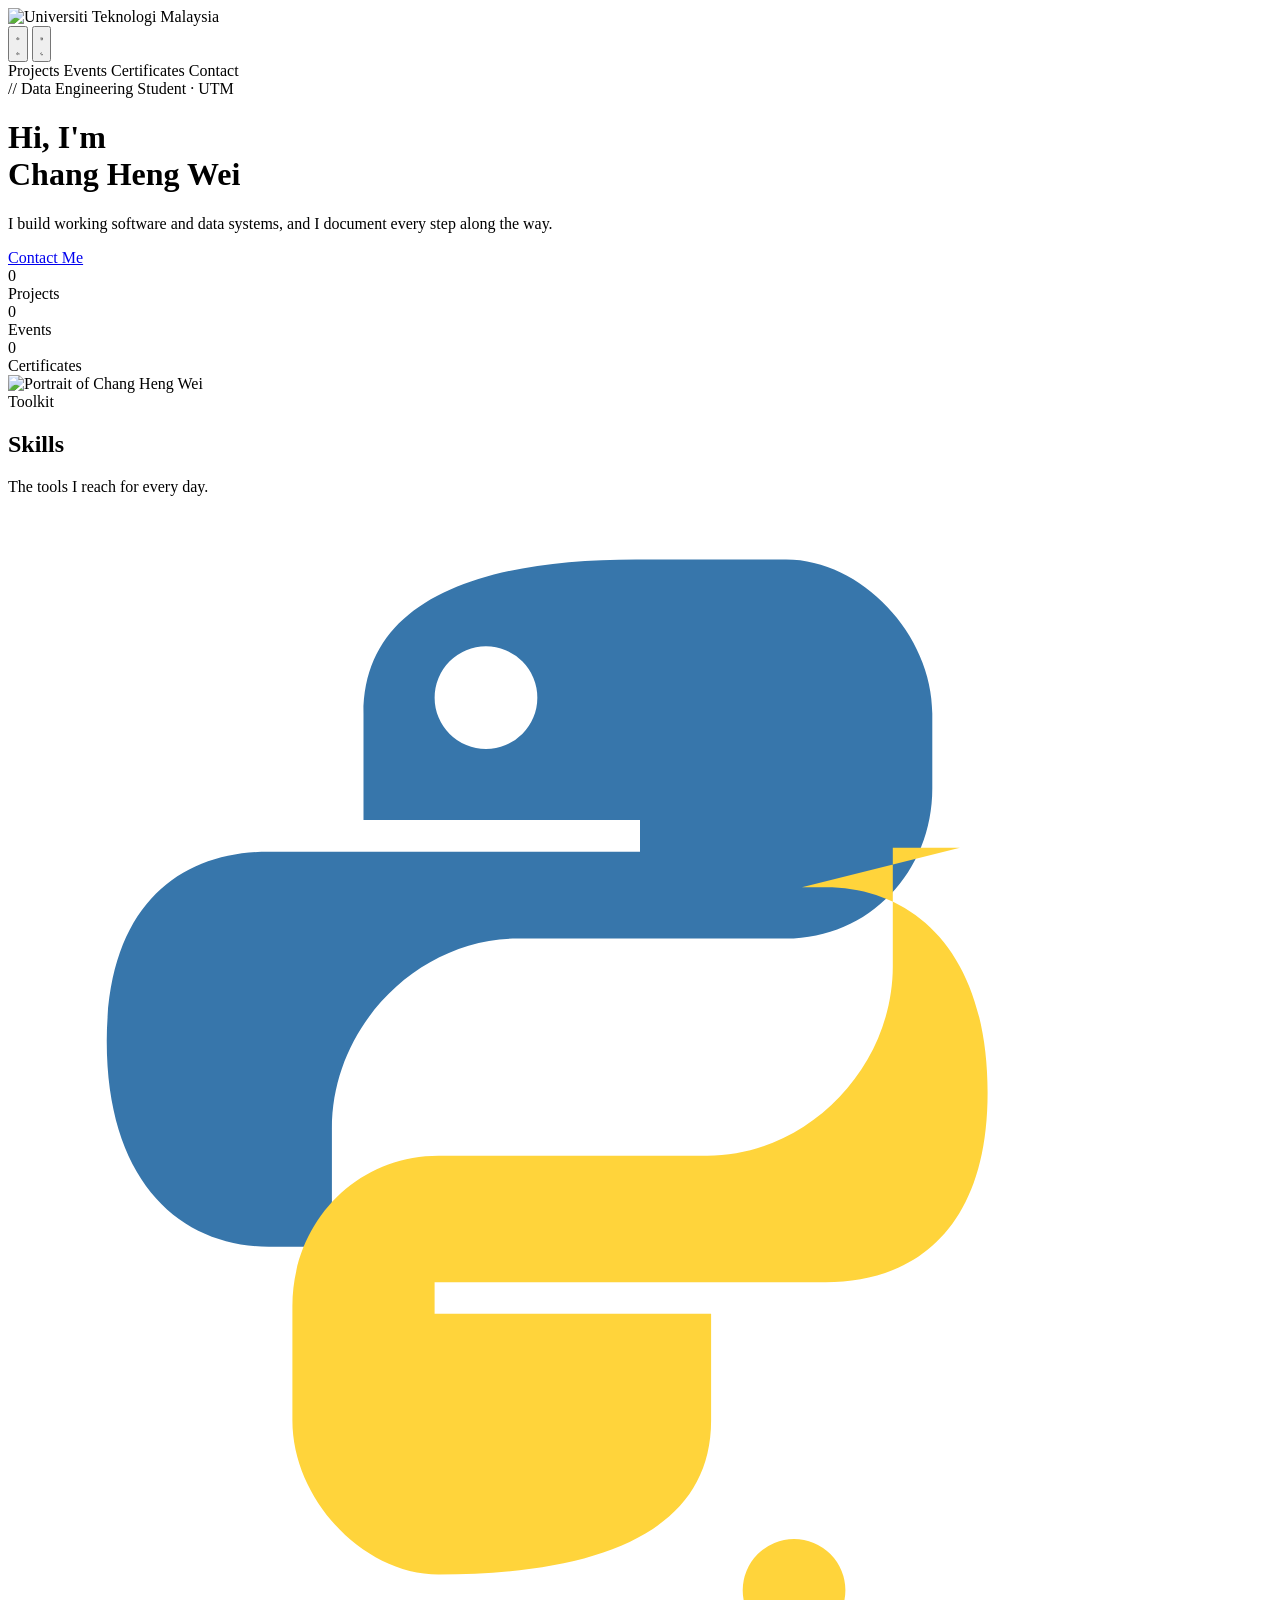
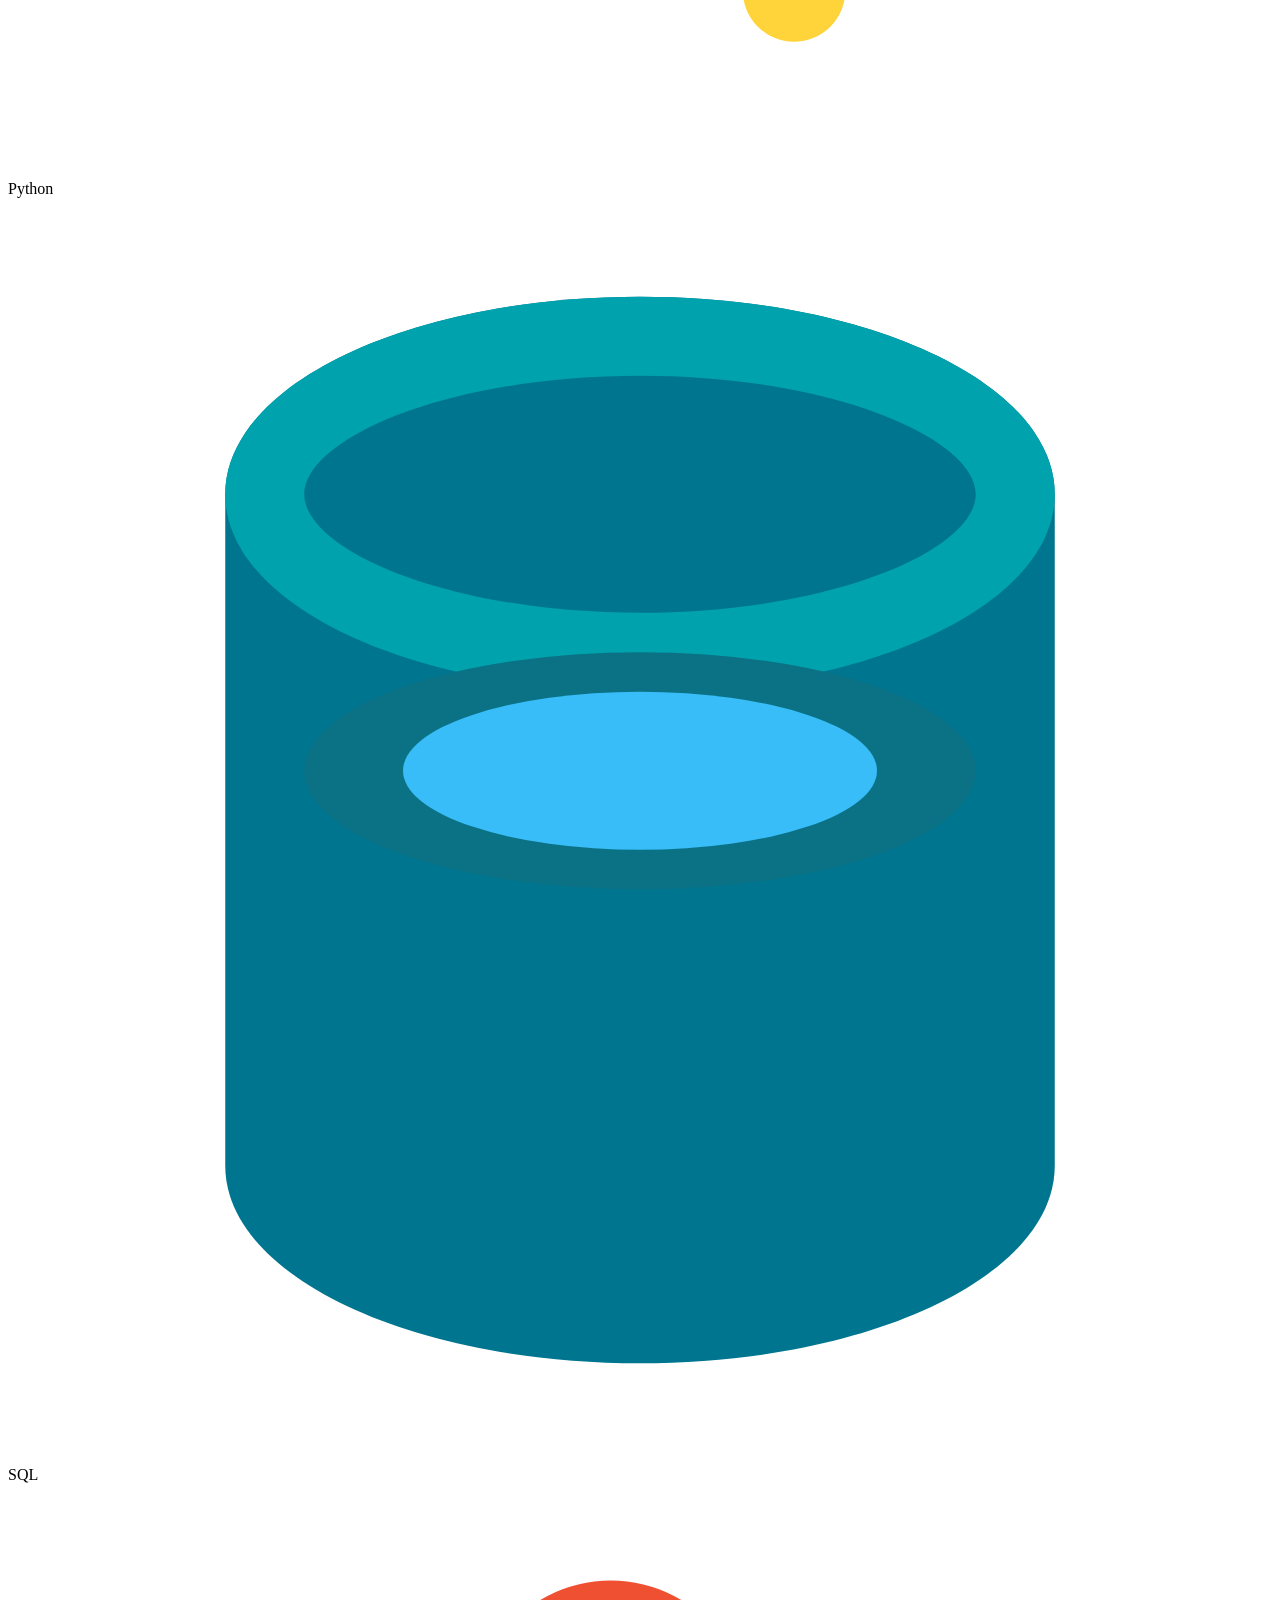
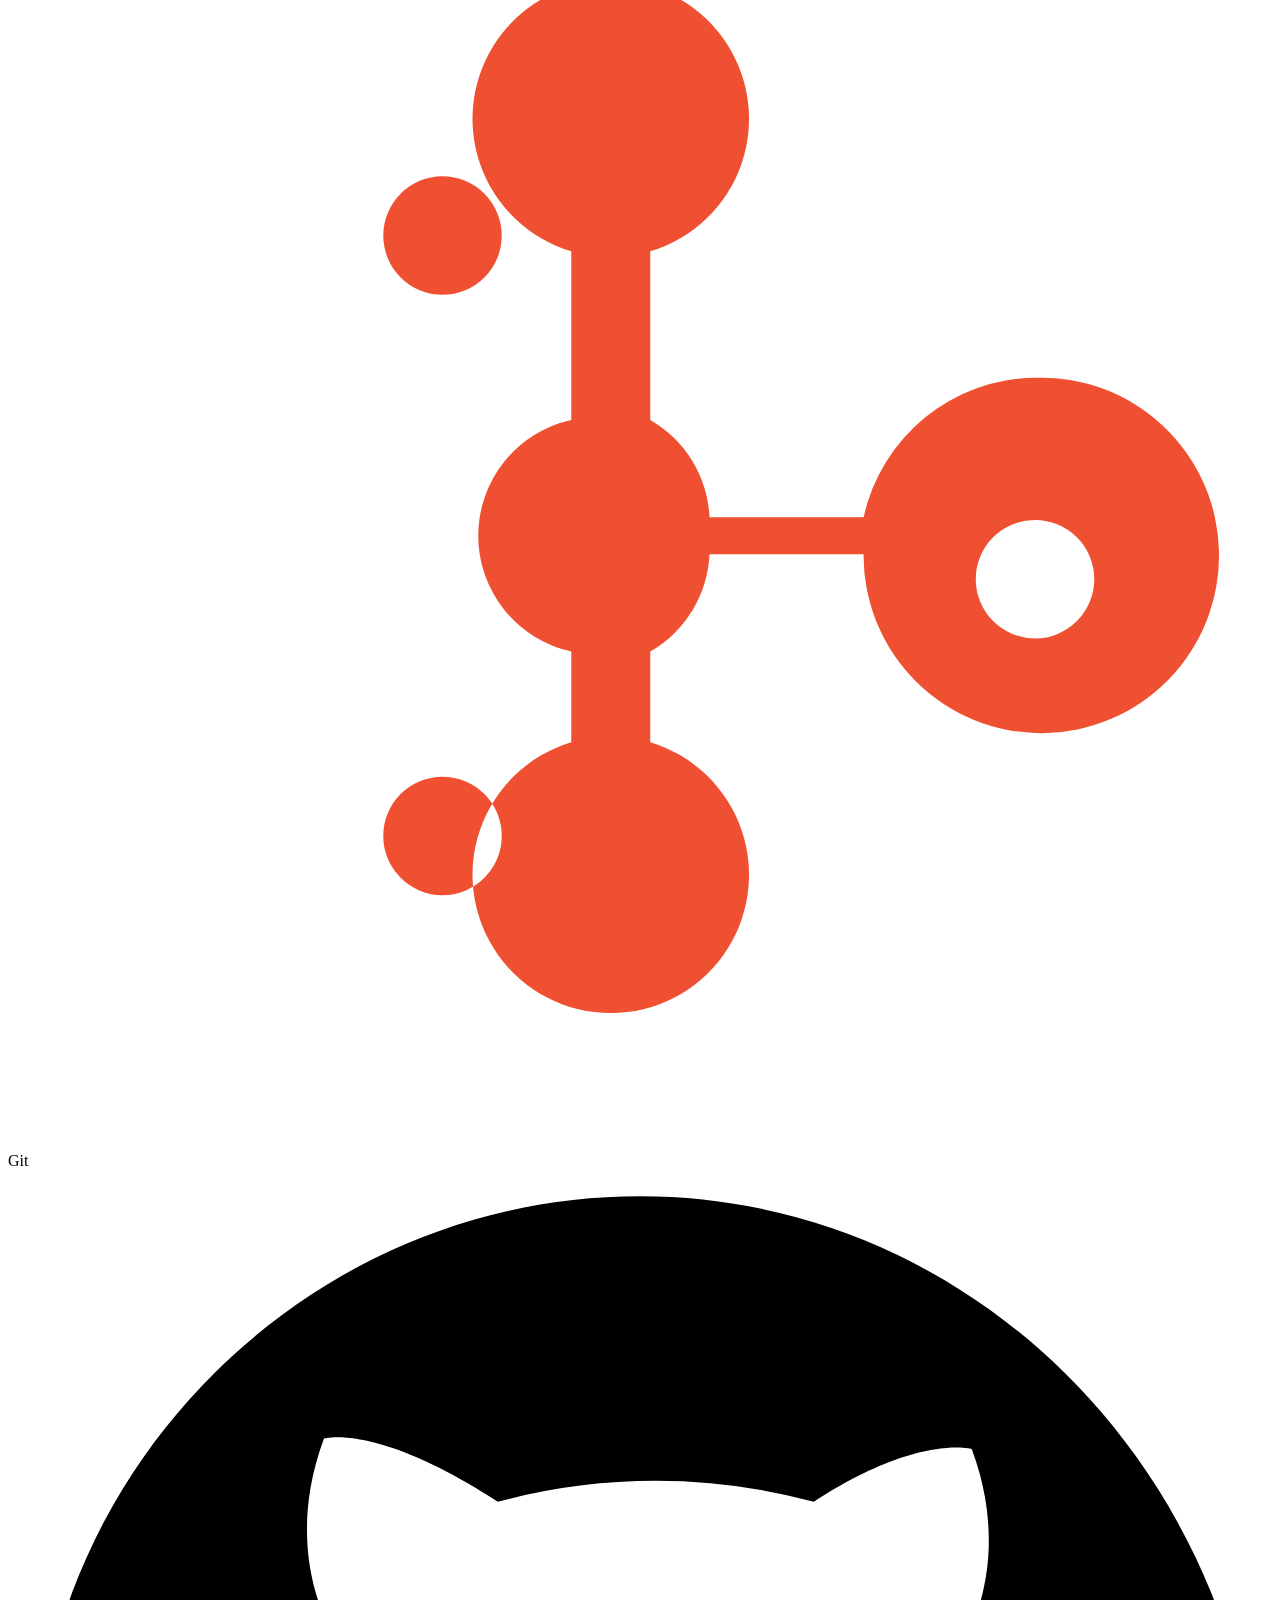
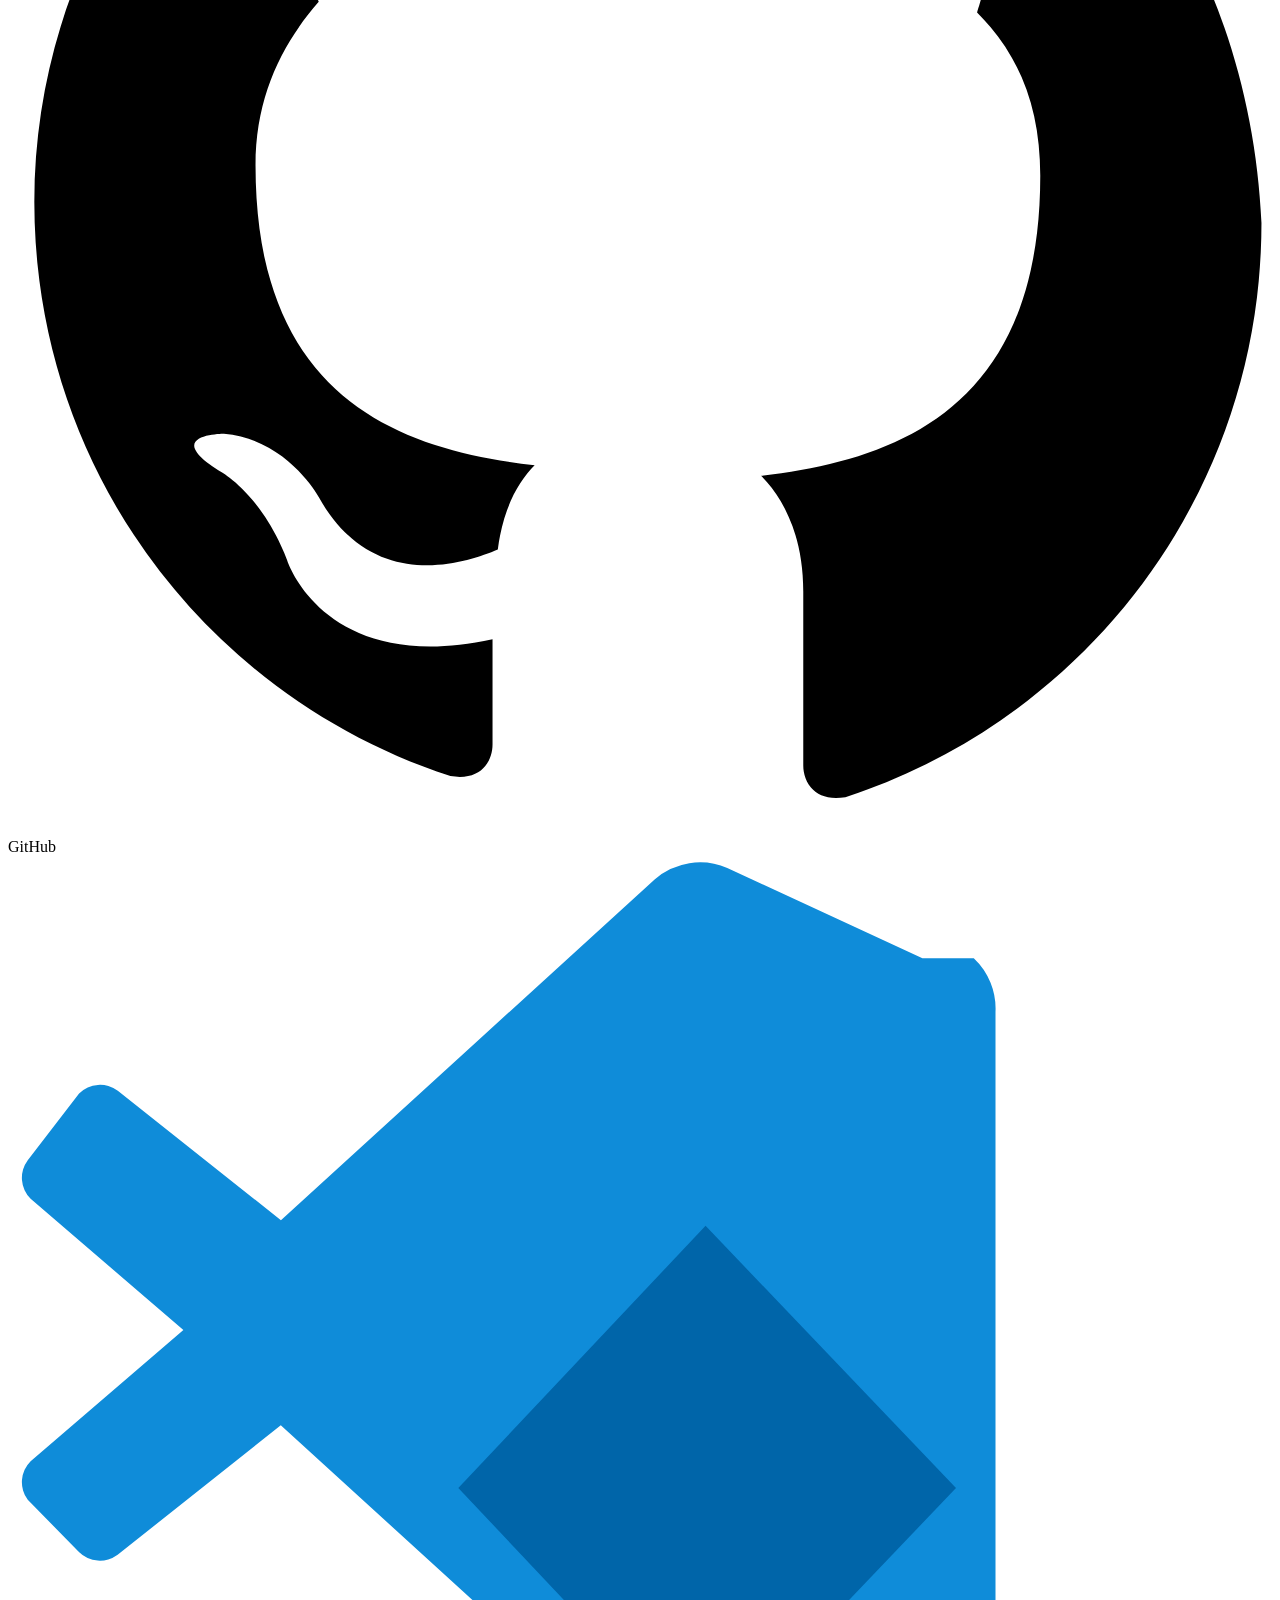
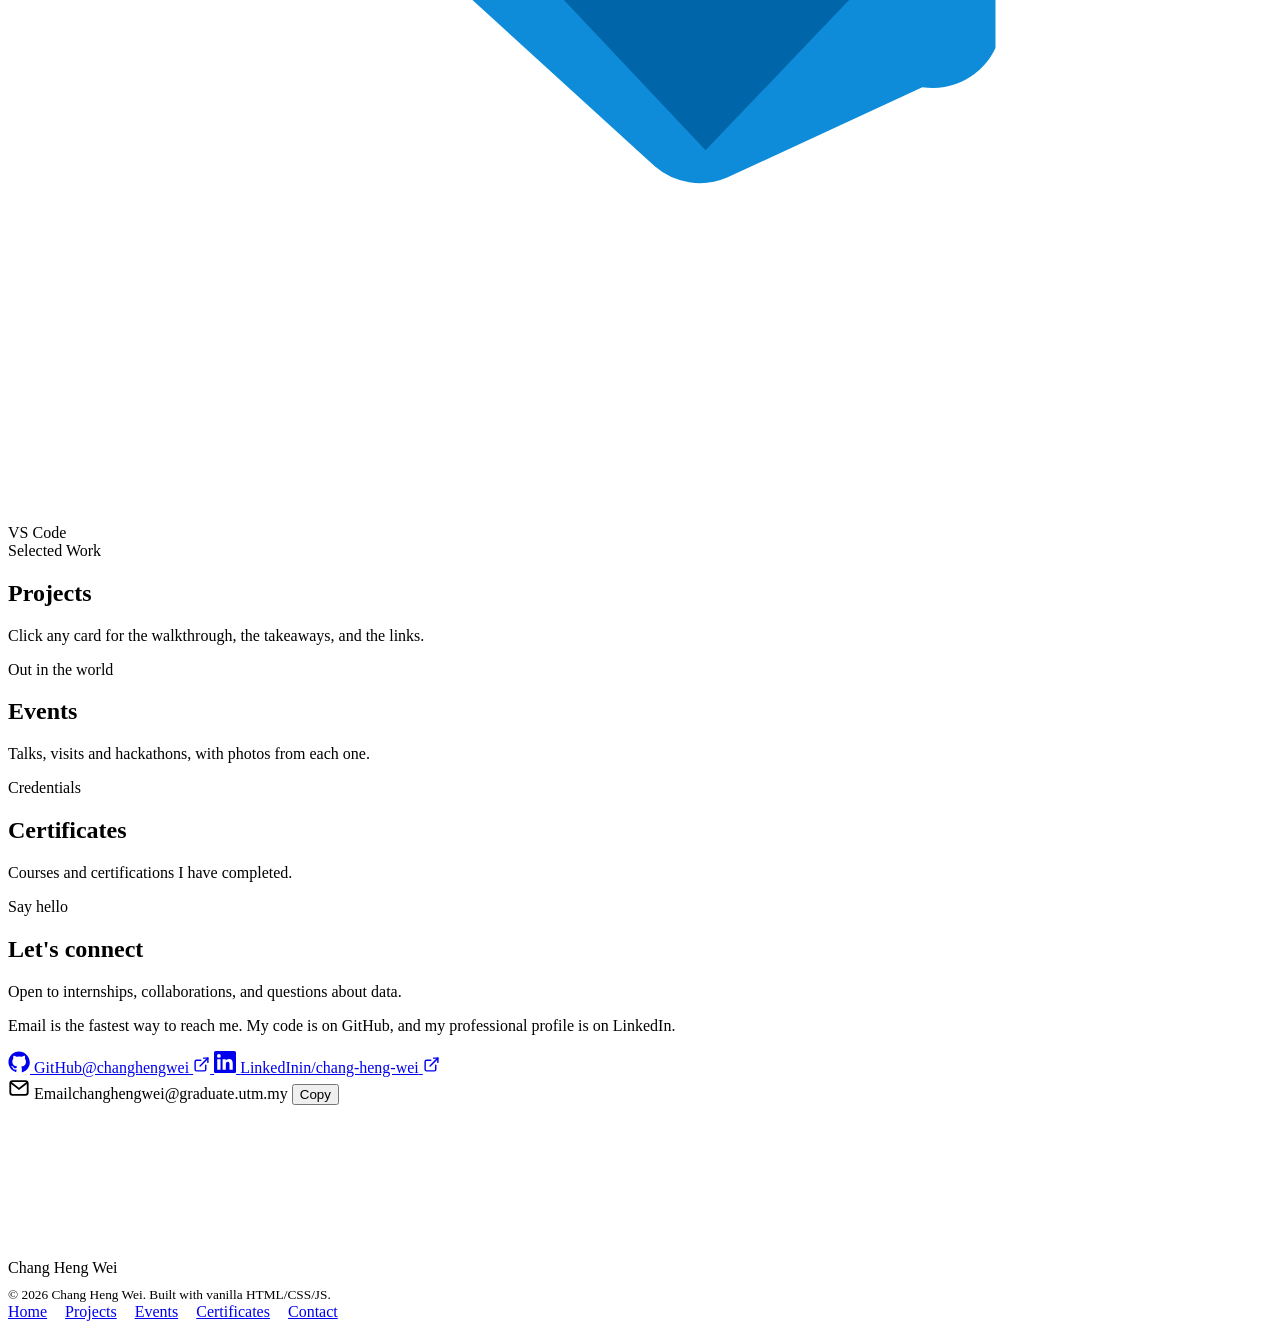
==== commit d92449d8: "Rename assets/html-files/index.html to index.html" ====
--- a/index.html
+++ b/index.html
@@ -28,6 +28,9 @@
 </head>
 <body>
   <div class="bg-fx" aria-hidden="true"></div>
+
+  <!-- UTM wordmark. The PNG already has a transparent background. -->
+  <img class="utm-logo" src="assets/img/utm-logo.png" alt="Universiti Teknologi Malaysia" width="2560" height="867" />
 
   <!-- Top-right controls: music and theme -->
   <div class="top-controls">
